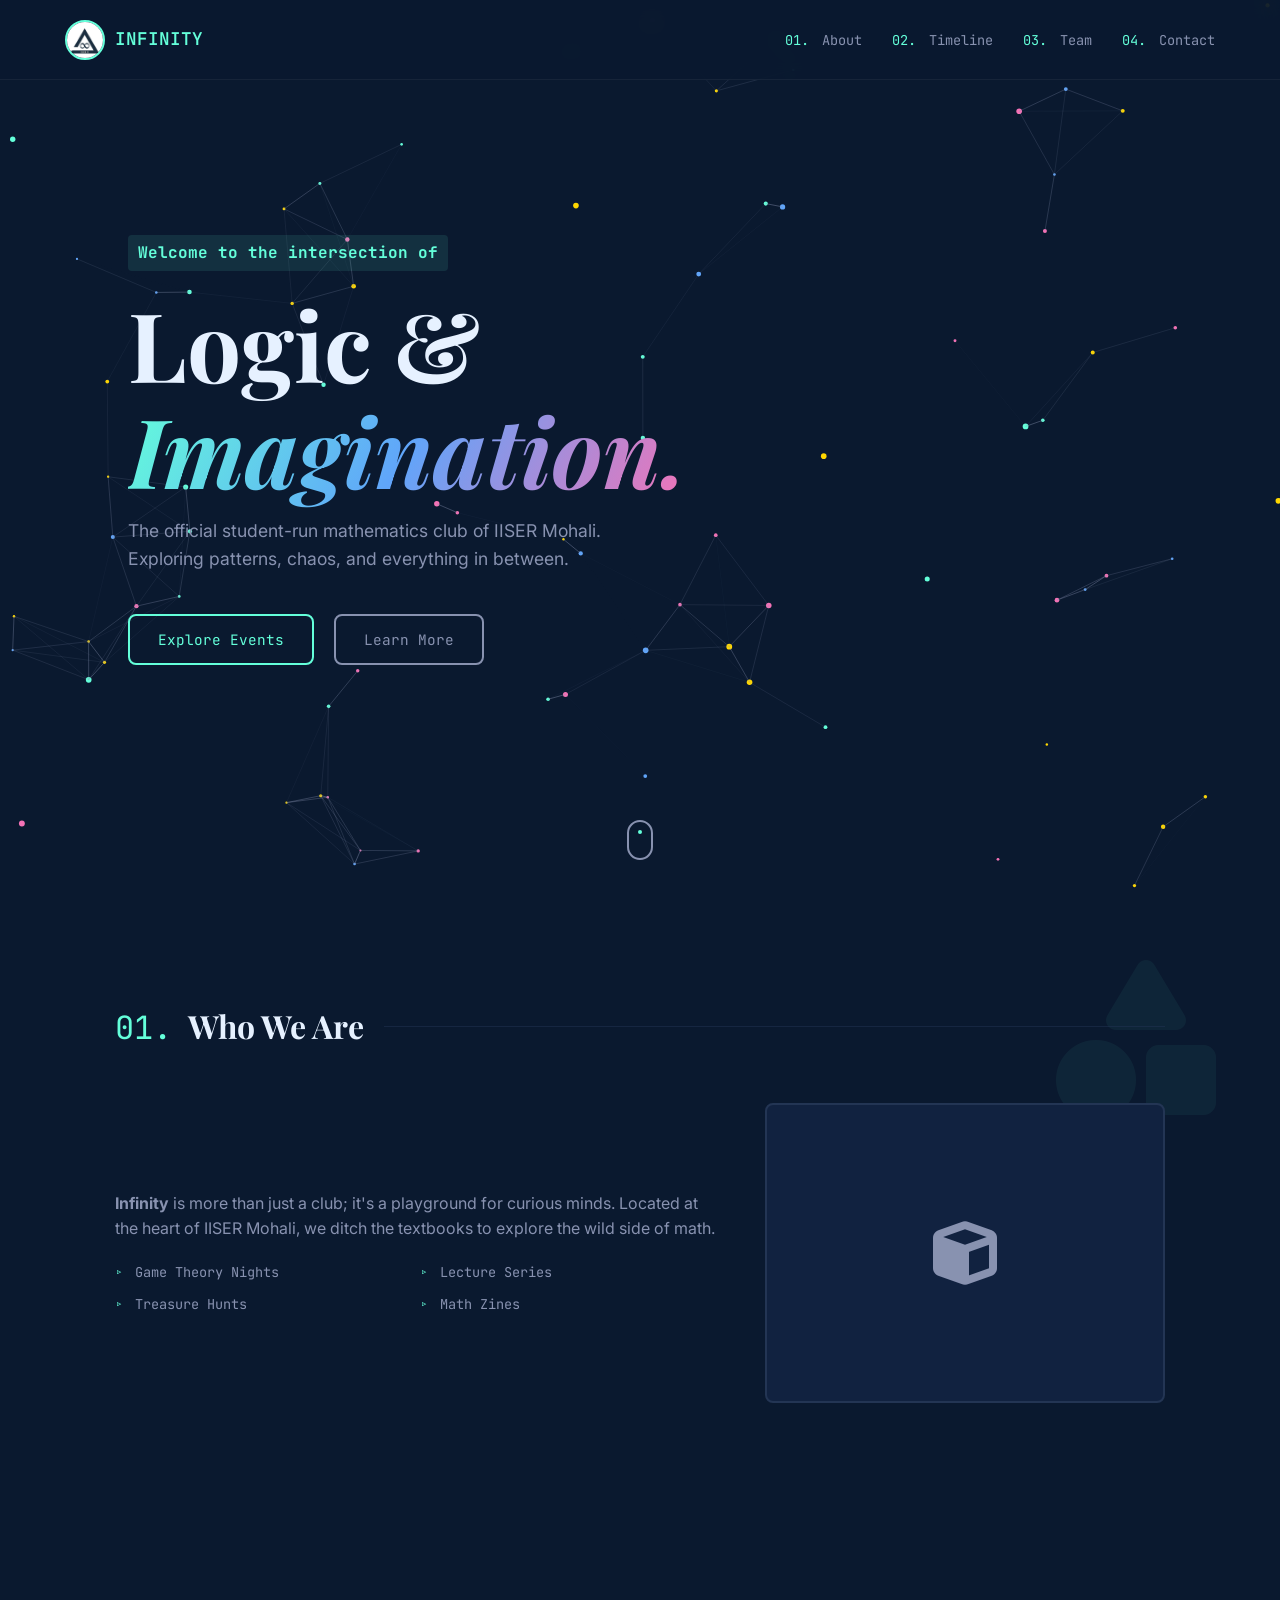
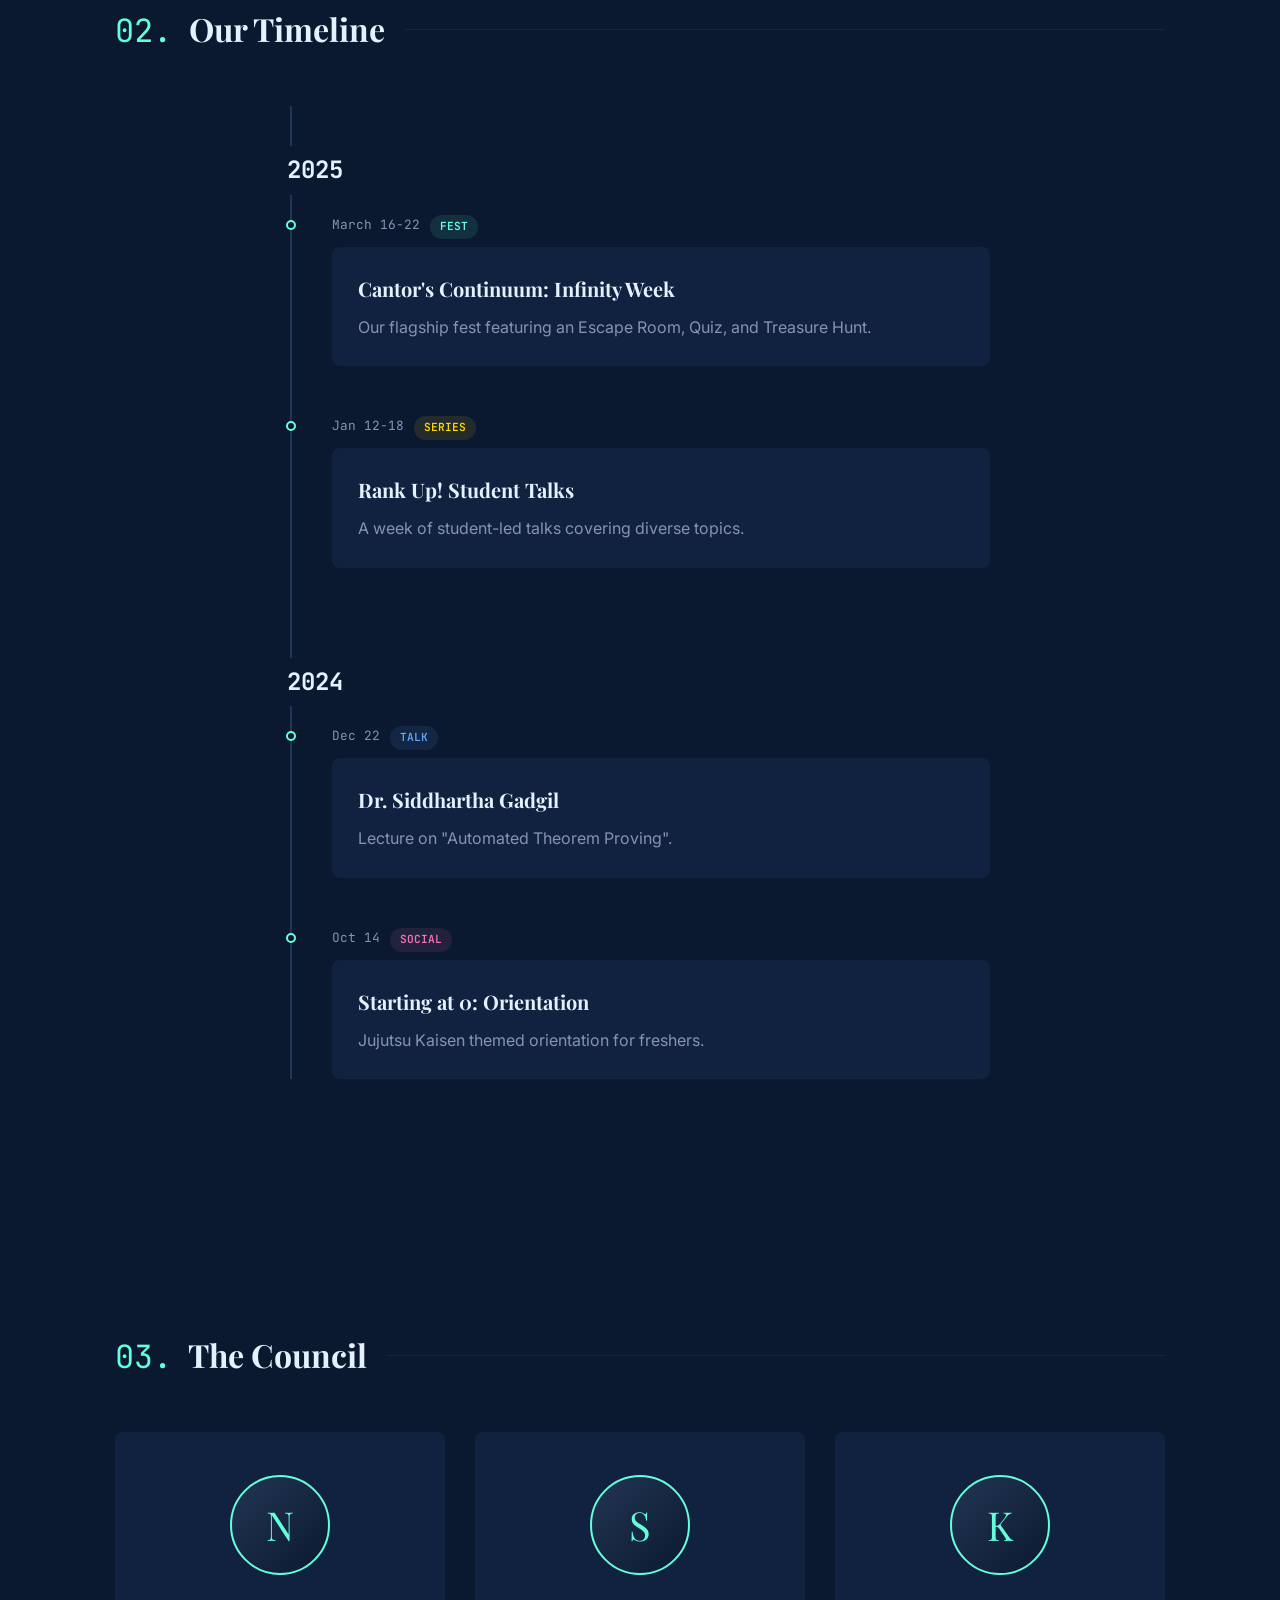
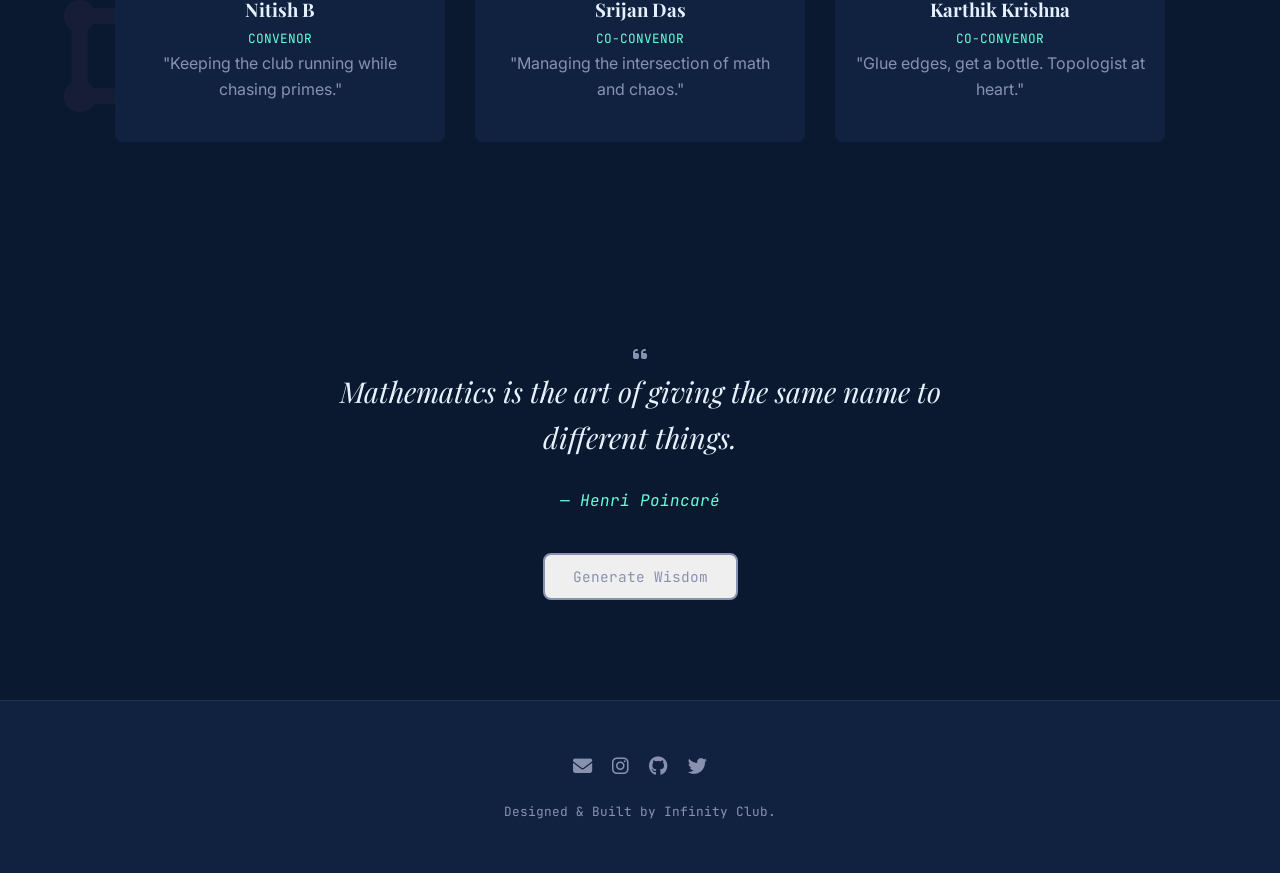
==== index.html @ 52d0320c "Inject Fun: Interactive Particles, Scramble Text Effect, Dynamic Colors, Hover States" ====
<!DOCTYPE html>
<html lang="en">
<head>
    <meta charset="UTF-8">
    <meta name="viewport" content="width=device-width, initial-scale=1.0">
    <meta name="theme-color" content="#0a192f">
    <title>Infinity Club | IISER Mohali</title>
    <meta name="description" content="Official Mathematics Club of IISER Mohali.">
    
    <!-- Open Graph -->
    <meta property="og:title" content="Infinity Club">
    <meta property="og:description" content="Where the finite meets the infinite.">
    <meta property="og:image" content="assets/logo.jpg">

    <!-- Fonts & Icons -->
    <link rel="preconnect" href="https://fonts.googleapis.com">
    <link rel="preconnect" href="https://fonts.gstatic.com" crossorigin>
    <link href="https://fonts.googleapis.com/css2?family=Inter:wght@300;400;600&family=Playfair+Display:ital,wght@0,400;0,700;1,400&family=JetBrains+Mono:wght@400&display=swap" rel="stylesheet">
    <link rel="stylesheet" href="https://cdnjs.cloudflare.com/ajax/libs/font-awesome/6.4.0/css/all.min.css">
    
    <link rel="stylesheet" href="style.css">
</head>
<body>

    <!-- Navigation -->
    <nav class="navbar">
        <div class="nav-container">
            <a href="#home" class="logo">
                <img src="assets/logo.jpg" alt="Infinity Logo" width="40" height="40">
                <span class="logo-text">INFINITY</span>
            </a>
            
            <button class="mobile-toggle" aria-label="Toggle navigation">
                <span class="bar"></span>
                <span class="bar"></span>
                <span class="bar"></span>
            </button>

            <ul class="nav-menu">
                <li><a href="#about" class="nav-link"><span class="nav-num">01.</span> About</a></li>
                <li><a href="#events" class="nav-link"><span class="nav-num">02.</span> Timeline</a></li>
                <li><a href="#team" class="nav-link"><span class="nav-num">03.</span> Team</a></li>
                <li><a href="#contact" class="nav-link"><span class="nav-num">04.</span> Contact</a></li>
            </ul>
        </div>
    </nav>

    <!-- Hero -->
    <header id="home" class="hero-section">
        <canvas id="hero-canvas"></canvas>
        <div class="hero-content reveal">
            <h2 class="hero-subtitle">Welcome to the intersection of</h2>
            <h1 class="hero-title">Logic & <span class="highlight">Imagination.</span></h1>
            <p class="hero-description">
                The official student-run mathematics club of IISER Mohali. 
                Exploring patterns, chaos, and everything in between.
            </p>
            <div class="hero-actions">
                <a href="#events" class="btn btn-primary">Explore Events</a>
                <a href="#about" class="btn btn-outline">Learn More</a>
            </div>
        </div>
        
        <div class="scroll-indicator">
            <span class="mouse">
                <span class="wheel"></span>
            </span>
        </div>
    </header>

    <main>
        <!-- About -->
        <section id="about" class="section">
            <i class="fas fa-shapes bg-shape shape-1"></i>
            <div class="container">
                <div class="section-header reveal">
                    <h2 class="section-heading"><span class="heading-num">01.</span> Who We Are</h2>
                    <div class="heading-line"></div>
                </div>

                <div class="about-grid reveal">
                    <div class="about-text">
                        <p>
                            <strong>Infinity</strong> is more than just a club; it's a playground for curious minds. 
                            Located at the heart of IISER Mohali, we ditch the textbooks to explore the wild side of math.
                        </p>
                        <ul class="tech-list">
                            <li>Game Theory Nights</li>
                            <li>Lecture Series</li>
                            <li>Treasure Hunts</li>
                            <li>Math Zines</li>
                        </ul>
                    </div>
                    <div class="about-visual">
                        <div class="visual-wrapper">
                            <div class="visual-content">
                                <i class="fas fa-cube fa-4x"></i>
                            </div>
                        </div>
                    </div>
                </div>
            </div>
        </section>

        <!-- Events -->
        <section id="events" class="section">
            <div class="container">
                <div class="section-header reveal">
                    <h2 class="section-heading"><span class="heading-num">02.</span> Our Timeline</h2>
                    <div class="heading-line"></div>
                </div>

                <div class="timeline-wrapper reveal">
                    <!-- 2025 -->
                    <div class="timeline-year">2025</div>
                    
                    <div class="event-card">
                        <div class="event-meta">
                            <span class="event-date">March 16-22</span>
                            <span class="event-type type-fest">Fest</span>
                        </div>
                        <div class="event-details">
                            <h3>Cantor's Continuum: Infinity Week</h3>
                            <p>Our flagship fest featuring an Escape Room, Quiz, and Treasure Hunt.</p>
                        </div>
                    </div>

                    <div class="event-card">
                        <div class="event-meta">
                            <span class="event-date">Jan 12-18</span>
                            <span class="event-type type-series">Series</span>
                        </div>
                        <div class="event-details">
                            <h3>Rank Up! Student Talks</h3>
                            <p>A week of student-led talks covering diverse topics.</p>
                        </div>
                    </div>

                    <!-- 2024 -->
                    <div class="timeline-year">2024</div>

                    <div class="event-card">
                        <div class="event-meta">
                            <span class="event-date">Dec 22</span>
                            <span class="event-type type-talk">Talk</span>
                        </div>
                        <div class="event-details">
                            <h3>Dr. Siddhartha Gadgil</h3>
                            <p>Lecture on "Automated Theorem Proving".</p>
                        </div>
                    </div>
                    
                    <div class="event-card">
                        <div class="event-meta">
                            <span class="event-date">Oct 14</span>
                            <span class="event-type type-social">Social</span>
                        </div>
                        <div class="event-details">
                            <h3>Starting at 0: Orientation</h3>
                            <p>Jujutsu Kaisen themed orientation for freshers.</p>
                        </div>
                    </div>
                </div>
            </div>
        </section>

        <!-- Team -->
        <section id="team" class="section">
            <i class="fas fa-draw-polygon bg-shape shape-2"></i>
            <div class="container">
                <div class="section-header reveal">
                    <h2 class="section-heading"><span class="heading-num">03.</span> The Council</h2>
                    <div class="heading-line"></div>
                </div>

                <div class="team-grid reveal">
                    <!-- Member 1 -->
                    <article class="team-card">
                        <div class="member-avatar">N</div>
                        <h3>Nitish B</h3>
                        <span class="member-role">Convenor</span>
                        <p class="member-bio">"Keeping the club running while chasing primes."</p>
                    </article>

                    <!-- Member 2 -->
                    <article class="team-card">
                        <div class="member-avatar">S</div>
                        <h3>Srijan Das</h3>
                        <span class="member-role">Co-Convenor</span>
                        <p class="member-bio">"Managing the intersection of math and chaos."</p>
                    </article>

                    <!-- Member 3 -->
                    <article class="team-card">
                        <div class="member-avatar">K</div>
                        <h3>Karthik Krishna</h3>
                        <span class="member-role">Co-Convenor</span>
                        <p class="member-bio">"Glue edges, get a bottle. Topologist at heart."</p>
                    </article>
                </div>
            </div>
        </section>
        
        <!-- Wisdom -->
        <section id="wisdom" class="section highlight-section reveal">
            <div class="container">
                <div class="quote-container">
                    <i class="fas fa-quote-left quote-icon"></i>
                    <blockquote id="quote-display">
                        Mathematics is the art of giving the same name to different things.
                    </blockquote>
                    <cite id="quote-author">— Henri Poincaré</cite>
                    <button id="new-quote-btn" class="btn btn-outline">Generate Wisdom</button>
                </div>
            </div>
        </section>
    </main>

    <!-- Footer -->
    <footer id="contact" class="footer">
        <div class="container footer-content">
            <div class="social-links">
                <a href="mailto:infinityclub@iisermohali.ac.in"><i class="fas fa-envelope"></i></a>
                <a href="https://www.instagram.com/infinityclubiisermohali/" target="_blank"><i class="fab fa-instagram"></i></a>
                <a href="https://github.com/infinityclub-iisermohali" target="_blank"><i class="fab fa-github"></i></a>
                <a href="https://x.com/Infinity_iiserm" target="_blank"><i class="fab fa-twitter"></i></a>
            </div>
            <p class="copyright">Designed & Built by Infinity Club.</p>
        </div>
    </footer>

    <script src="script.js"></script>
</body>
</html>
---- style.css ----
:root {
    /* Palette - Fun & Professional */
    --navy: #0a192f;
    --light-navy: #112240;
    --lightest-navy: #233554;
    --slate: #8892b0;
    --white: #e6f1ff;
    
    /* The "Fun" Colors */
    --teal: #64ffda;
    --pink: #f472b6;
    --yellow: #ffd700;
    --blue: #60a5fa;
    
    /* Typography */
    --font-serif: 'Playfair Display', serif;
    --font-sans: 'Inter', sans-serif;
    --font-mono: 'JetBrains Mono', monospace;
    
    --transition: all 0.25s cubic-bezier(0.645, 0.045, 0.355, 1);
    --radius: 8px;
}

/* Base Setup */
*, *::before, *::after { box-sizing: border-box; margin: 0; padding: 0; }
html { scroll-behavior: smooth; }
body {
    background-color: var(--navy);
    color: var(--slate);
    font-family: var(--font-sans);
    line-height: 1.6;
    overflow-x: hidden;
}

/* Typography */
h1, h2, h3 { color: var(--white); font-family: var(--font-serif); font-weight: 700; }
a { text-decoration: none; color: inherit; transition: var(--transition); }
ul { list-style: none; }

/* Buttons with "Pop" */
.btn {
    display: inline-block;
    padding: 12px 28px;
    border-radius: var(--radius);
    font-family: var(--font-mono);
    font-size: 0.9rem;
    cursor: pointer;
    transition: var(--transition);
    border: 2px solid transparent;
    position: relative;
    overflow: hidden;
    z-index: 1;
}

.btn-primary {
    border-color: var(--teal);
    color: var(--teal);
    background: transparent;
}

.btn-primary::before {
    content: '';
    position: absolute;
    top: 0; left: 0; width: 0%; height: 100%;
    background: var(--teal);
    z-index: -1;
    transition: var(--transition);
}

.btn-primary:hover { color: var(--navy); }
.btn-primary:hover::before { width: 100%; }

.btn-outline {
    border-color: var(--slate);
    color: var(--slate);
}

.btn-outline:hover {
    border-color: var(--pink);
    color: var(--pink);
    transform: translateY(-3px);
    box-shadow: 0 4px 15px rgba(244, 114, 182, 0.2);
}

/* Navigation */
.navbar {
    position: fixed; top: 0; width: 100%; z-index: 1000;
    background: rgba(10, 25, 47, 0.85);
    backdrop-filter: blur(10px);
    height: 80px; display: flex; align-items: center;
    border-bottom: 1px solid rgba(255,255,255,0.05);
    transition: transform 0.3s ease;
}
.navbar.hidden { transform: translateY(-100%); }

.nav-container {
    display: flex; justify-content: space-between; align-items: center;
    width: 100%; max-width: 1200px; margin: 0 auto; padding: 0 25px;
}

.logo { display: flex; align-items: center; gap: 10px; }
.logo img { border-radius: 50%; border: 2px solid var(--teal); transition: transform 0.5s ease; }
.logo:hover img { transform: rotate(360deg); } /* Fun spin */

.logo-text {
    font-family: var(--font-mono); color: var(--teal);
    font-weight: 600; font-size: 1.1rem;
}

.nav-menu { display: flex; gap: 30px; }
.nav-link { font-family: var(--font-mono); font-size: 0.85rem; color: var(--slate); }
.nav-link:hover { color: var(--teal); }
.nav-num { color: var(--teal); margin-right: 5px; }

.mobile-toggle { display: none; background: transparent; border: none; cursor: pointer; }
.bar { display: block; width: 25px; height: 3px; background: var(--teal); margin: 5px 0; }

/* Hero Section */
.hero-section {
    min-height: 100vh;
    display: flex; flex-direction: column; justify-content: center;
    padding: 0 10%; position: relative; overflow: hidden;
}

#hero-canvas { position: absolute; top: 0; left: 0; width: 100%; height: 100%; z-index: 0; }

.hero-content { position: relative; z-index: 2; max-width: 800px; pointer-events: none; }
.hero-content > * { pointer-events: auto; }

.hero-subtitle {
    font-family: var(--font-mono); color: var(--teal);
    font-size: 1rem; margin-bottom: 20px;
    display: inline-block;
    background: rgba(100, 255, 218, 0.1);
    padding: 5px 10px; border-radius: 4px;
}

.hero-title {
    font-size: clamp(3rem, 8vw, 6rem);
    line-height: 1.1; color: var(--white);
    margin-bottom: 15px;
}

.highlight {
    background: linear-gradient(120deg, var(--teal), var(--blue), var(--pink));
    -webkit-background-clip: text;
    -webkit-text-fill-color: transparent;
    font-style: italic;
}

.hero-description { font-size: 1.1rem; max-width: 540px; margin-bottom: 40px; }
.hero-actions { display: flex; gap: 20px; }

/* Scroll Indicator */
.scroll-indicator {
    position: absolute; bottom: 40px; left: 50%;
    transform: translateX(-50%); z-index: 2;
    animation: bounce 2s infinite;
}
@keyframes bounce {
    0%, 20%, 50%, 80%, 100% {transform: translateX(-50%) translateY(0);}
    40% {transform: translateX(-50%) translateY(-10px);}
    60% {transform: translateX(-50%) translateY(-5px);}
}
.mouse {
    width: 26px; height: 40px; border: 2px solid var(--slate);
    border-radius: 20px; display: block; position: relative;
}
.wheel {
    width: 4px; height: 4px; background: var(--teal);
    position: absolute; top: 8px; left: 50%; transform: translateX(-50%);
    border-radius: 50%; animation: scroll 1.5s infinite;
}
@keyframes scroll {
    0% { opacity: 1; top: 8px; }
    100% { opacity: 0; top: 24px; }
}

/* Sections */
.section { padding: 100px 0; position: relative; }
.container { max-width: 1100px; margin: 0 auto; padding: 0 25px; position: relative; z-index: 2; }

/* Floating Background Shapes (CSS Only) */
.bg-shape {
    position: absolute; z-index: 0; opacity: 0.05;
    pointer-events: none;
}
.shape-1 { top: 10%; right: 5%; color: var(--teal); font-size: 10rem; animation: float 10s ease-in-out infinite; }
.shape-2 { bottom: 20%; left: 5%; color: var(--pink); font-size: 8rem; animation: float 14s ease-in-out infinite reverse; }

@keyframes float {
    0%, 100% { transform: translateY(0) rotate(0deg); }
    50% { transform: translateY(-30px) rotate(10deg); }
}

.section-header { display: flex; align-items: center; margin-bottom: 50px; }
.section-heading {
    font-size: clamp(1.5rem, 3vw, 2rem); color: var(--white);
    margin-right: 20px; white-space: nowrap;
}
.heading-num { font-family: var(--font-mono); color: var(--teal); margin-right: 10px; font-weight: 400; }
.heading-line { width: 100%; height: 1px; background: var(--lightest-navy); opacity: 0.5; }

/* About */
.about-grid { display: grid; grid-template-columns: 3fr 2fr; gap: 50px; align-items: center; }
.tech-list {
    display: grid; grid-template-columns: repeat(2, minmax(140px, 1fr));
    gap: 10px; margin-top: 20px;
}
.tech-list li {
    font-family: var(--font-mono); font-size: 0.85rem;
    padding-left: 20px; position: relative;
}
.tech-list li::before { content: '▹'; position: absolute; left: 0; color: var(--teal); }

.visual-content {
    height: 300px; background: var(--light-navy);
    border-radius: var(--radius); display: flex; justify-content: center; align-items: center;
    position: relative; transition: var(--transition);
    border: 2px solid var(--lightest-navy);
}
.visual-content:hover { transform: translateY(-10px); border-color: var(--pink); }
.visual-content i { color: var(--slate); transition: var(--transition); }
.visual-content:hover i { color: var(--pink); transform: scale(1.1); }

/* Timeline */
.timeline-wrapper {
    max-width: 700px; margin: 0 auto;
    border-left: 2px solid var(--lightest-navy); padding-left: 40px;
}
.timeline-year {
    font-family: var(--font-mono); color: var(--white); font-weight: 700;
    font-size: 1.5rem; margin: 40px 0 20px -55px;
    background: var(--navy); display: inline-block; padding: 5px 10px;
}

.event-card { position: relative; margin-bottom: 50px; }
.event-card::before {
    content: ''; position: absolute; left: -46px; top: 5px;
    width: 10px; height: 10px; border-radius: 50%;
    background: var(--navy); border: 2px solid var(--teal);
    transition: var(--transition);
}
.event-card:hover::before { background: var(--teal); transform: scale(1.5); }

.event-meta { font-family: var(--font-mono); font-size: 0.8rem; margin-bottom: 8px; display: flex; gap: 10px; }
.event-type {
    padding: 3px 10px; border-radius: 12px; font-size: 0.7rem; font-weight: 600; text-transform: uppercase;
}
.type-fest { background: rgba(100, 255, 218, 0.1); color: var(--teal); }
.type-talk { background: rgba(96, 165, 250, 0.1); color: var(--blue); }
.type-social { background: rgba(244, 114, 182, 0.1); color: var(--pink); }
.type-series { background: rgba(255, 215, 0, 0.1); color: var(--yellow); }

.event-details {
    padding: 25px; background: var(--light-navy); border-radius: var(--radius);
    transition: var(--transition); border: 1px solid transparent;
}
.event-details:hover { transform: translateY(-5px); border-color: var(--teal); }
.event-details h3 { font-size: 1.25rem; margin-bottom: 10px; color: var(--white); }

/* Team */
.team-grid { display: grid; grid-template-columns: repeat(auto-fill, minmax(250px, 1fr)); gap: 30px; }
.team-card {
    background: var(--light-navy); padding: 40px 20px; border-radius: var(--radius);
    text-align: center; transition: var(--transition); border-top: 3px solid transparent;
}
.team-card:hover { transform: translateY(-10px); border-top-color: var(--pink); box-shadow: 0 15px 30px -15px rgba(2, 12, 27, 0.7); }

.member-avatar {
    width: 100px; height: 100px; margin: 0 auto 20px;
    border-radius: 50%;
    background: linear-gradient(135deg, var(--lightest-navy), var(--navy));
    display: flex; justify-content: center; align-items: center;
    font-family: var(--font-serif); font-size: 2.5rem; color: var(--teal);
    border: 2px solid var(--teal); position: relative; overflow: hidden;
}

/* Fun Avatar Hover Effect */
.team-card:hover .member-avatar { border-color: var(--pink); color: var(--pink); }
.team-card:nth-child(2):hover .member-avatar { border-color: var(--blue); color: var(--blue); }
.team-card:nth-child(3):hover .member-avatar { border-color: var(--yellow); color: var(--yellow); }

.member-role { color: var(--teal); font-family: var(--font-mono); font-size: 0.8rem; margin-bottom: 10px; text-transform: uppercase; }

/* Quote Section */
.quote-container { text-align: center; max-width: 700px; margin: 0 auto; }
blockquote {
    font-family: var(--font-serif); font-size: 1.8rem; font-style: italic;
    color: var(--white); margin-bottom: 20px; min-height: 100px;
}
cite { font-family: var(--font-mono); color: var(--teal); margin-bottom: 40px; display: block; }

/* Footer */
.footer { background: var(--light-navy); padding: 50px 0; text-align: center; border-top: 1px solid var(--lightest-navy); }
.social-links { display: flex; justify-content: center; gap: 20px; margin-bottom: 20px; }
.social-links a { font-size: 1.2rem; transition: var(--transition); color: var(--slate); }
.social-links a:hover { color: var(--teal); transform: translateY(-5px) scale(1.1); }
.copyright { font-family: var(--font-mono); font-size: 0.8rem; }

/* Scroll Reveal Classes */
.reveal { opacity: 0; transform: translateY(30px); transition: all 0.6s cubic-bezier(0.5, 0, 0, 1); }
.reveal.active { opacity: 1; transform: translateY(0); }

/* Mobile */
@media (max-width: 768px) {
    .nav-menu {
        position: fixed; top: 0; right: 0; height: 100vh; width: 75vw;
        background: var(--light-navy); flex-direction: column; justify-content: center;
        transform: translateX(100%); transition: var(--transition);
        box-shadow: -10px 0 30px rgba(0,0,0,0.5);
    }
    .nav-menu.active { transform: translateX(0); }
    .mobile-toggle { display: block; z-index: 1001; }
    .about-grid { grid-template-columns: 1fr; }
    .hero-section { text-align: center; align-items: center; }
    .hero-actions { justify-content: center; }
}
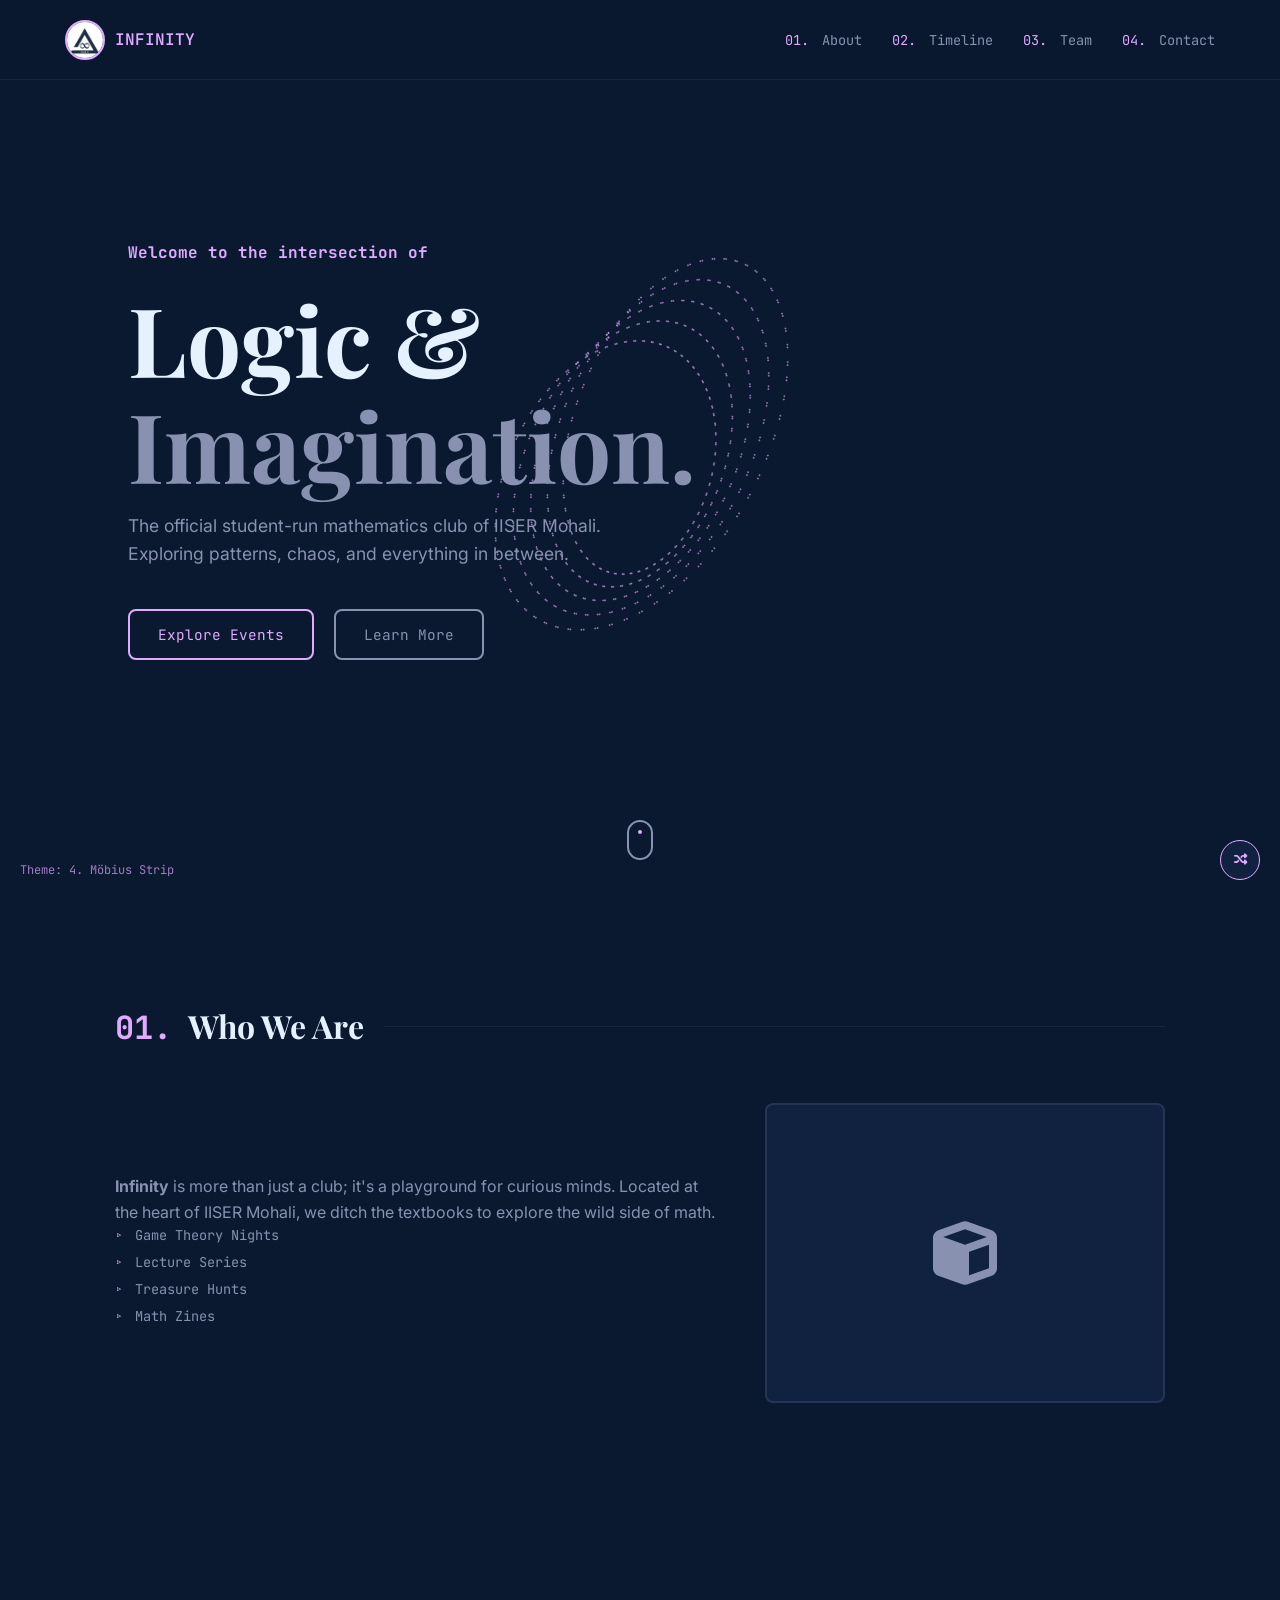
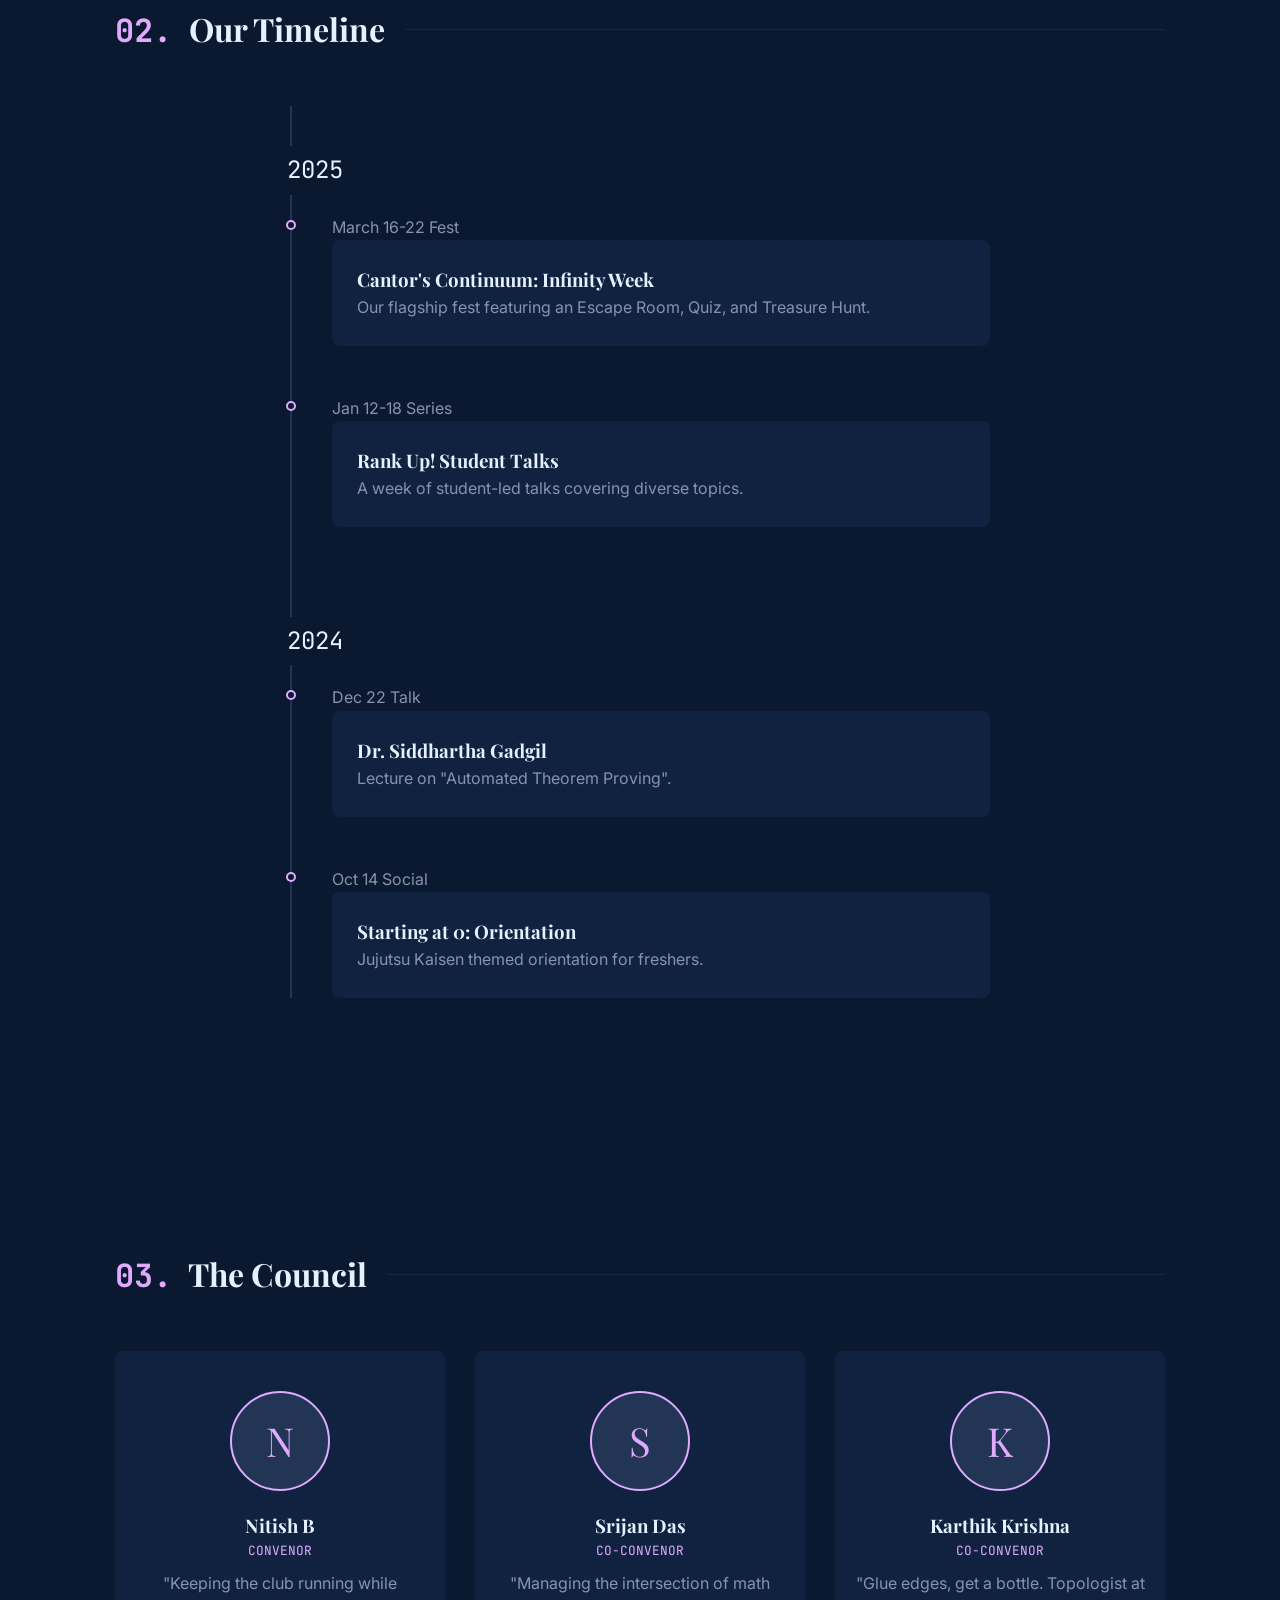
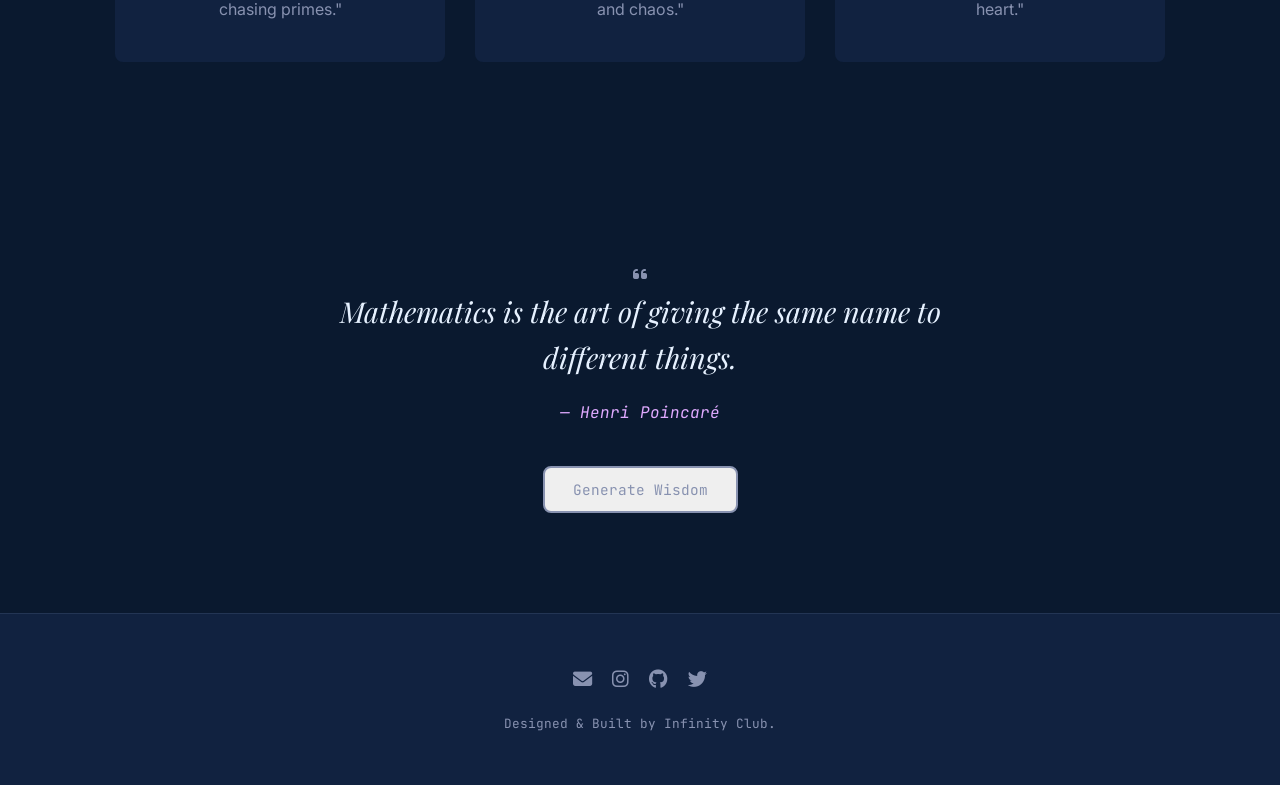
==== commit 34840e67: "15 Variations: Added Theme Engine with 15 Unique Interactive Backgrounds" ====
--- a/index.html
+++ b/index.html
@@ -9,10 +9,9 @@
     
     <!-- Open Graph -->
     <meta property="og:title" content="Infinity Club">
-    <meta property="og:description" content="Where the finite meets the infinite.">
     <meta property="og:image" content="assets/logo.jpg">
 
-    <!-- Fonts & Icons -->
+    <!-- Fonts -->
     <link rel="preconnect" href="https://fonts.googleapis.com">
     <link rel="preconnect" href="https://fonts.gstatic.com" crossorigin>
     <link href="https://fonts.googleapis.com/css2?family=Inter:wght@300;400;600&family=Playfair+Display:ital,wght@0,400;0,700;1,400&family=JetBrains+Mono:wght@400&display=swap" rel="stylesheet">
@@ -21,6 +20,13 @@
     <link rel="stylesheet" href="style.css">
 </head>
 <body>
+
+    <!-- Background Canvas -->
+    <canvas id="bg-canvas"></canvas>
+    
+    <!-- Theme Name Indicator -->
+    <div id="theme-indicator">Theme: <span id="theme-name">Loading...</span></div>
+    <button id="theme-switcher" title="Next Variation"><i class="fas fa-random"></i></button>
 
     <!-- Navigation -->
     <nav class="navbar">
@@ -47,7 +53,6 @@
 
     <!-- Hero -->
     <header id="home" class="hero-section">
-        <canvas id="hero-canvas"></canvas>
         <div class="hero-content reveal">
             <h2 class="hero-subtitle">Welcome to the intersection of</h2>
             <h1 class="hero-title">Logic & <span class="highlight">Imagination.</span></h1>
@@ -71,7 +76,6 @@
     <main>
         <!-- About -->
         <section id="about" class="section">
-            <i class="fas fa-shapes bg-shape shape-1"></i>
             <div class="container">
                 <div class="section-header reveal">
                     <h2 class="section-heading"><span class="heading-num">01.</span> Who We Are</h2>
@@ -166,7 +170,6 @@
 
         <!-- Team -->
         <section id="team" class="section">
-            <i class="fas fa-draw-polygon bg-shape shape-2"></i>
             <div class="container">
                 <div class="section-header reveal">
                     <h2 class="section-heading"><span class="heading-num">03.</span> The Council</h2>
--- a/style.css
+++ b/style.css
@@ -1,16 +1,14 @@
 :root {
-    /* Palette - Fun & Professional */
+    /* Base Palette */
     --navy: #0a192f;
     --light-navy: #112240;
     --lightest-navy: #233554;
     --slate: #8892b0;
     --white: #e6f1ff;
     
-    /* The "Fun" Colors */
-    --teal: #64ffda;
-    --pink: #f472b6;
-    --yellow: #ffd700;
-    --blue: #60a5fa;
+    /* Accents - Will be overridden by themes in JS if needed */
+    --accent: #64ffda;
+    --accent-rgb: 100, 255, 218;
     
     /* Typography */
     --font-serif: 'Playfair Display', serif;
@@ -30,63 +28,67 @@
     font-family: var(--font-sans);
     line-height: 1.6;
     overflow-x: hidden;
+    transition: background-color 0.5s ease;
 }
+
+/* Background Canvas */
+#bg-canvas {
+    position: fixed;
+    top: 0; left: 0;
+    width: 100%; height: 100%;
+    z-index: -1; /* Behind everything */
+}
+
+/* Theme Indicator & Switcher */
+#theme-indicator {
+    position: fixed;
+    bottom: 20px; left: 20px;
+    font-family: var(--font-mono);
+    font-size: 0.75rem;
+    color: var(--accent);
+    opacity: 0.7;
+    z-index: 100;
+    pointer-events: none;
+}
+
+#theme-switcher {
+    position: fixed;
+    bottom: 20px; right: 20px;
+    width: 40px; height: 40px;
+    border-radius: 50%;
+    background: var(--light-navy);
+    border: 1px solid var(--accent);
+    color: var(--accent);
+    display: flex; justify-content: center; align-items: center;
+    cursor: pointer;
+    z-index: 1001;
+    transition: var(--transition);
+}
+#theme-switcher:hover { transform: rotate(180deg); background: var(--lightest-navy); }
 
 /* Typography */
 h1, h2, h3 { color: var(--white); font-family: var(--font-serif); font-weight: 700; }
 a { text-decoration: none; color: inherit; transition: var(--transition); }
 ul { list-style: none; }
 
-/* Buttons with "Pop" */
+/* Buttons */
 .btn {
-    display: inline-block;
-    padding: 12px 28px;
-    border-radius: var(--radius);
-    font-family: var(--font-mono);
-    font-size: 0.9rem;
-    cursor: pointer;
-    transition: var(--transition);
-    border: 2px solid transparent;
-    position: relative;
-    overflow: hidden;
-    z-index: 1;
+    display: inline-block; padding: 12px 28px; border-radius: var(--radius);
+    font-family: var(--font-mono); font-size: 0.9rem; cursor: pointer;
+    transition: var(--transition); border: 2px solid transparent;
+    position: relative; overflow: hidden; z-index: 1;
 }
 
-.btn-primary {
-    border-color: var(--teal);
-    color: var(--teal);
-    background: transparent;
-}
+.btn-primary { border-color: var(--accent); color: var(--accent); background: transparent; }
+.btn-primary:hover { background: rgba(var(--accent-rgb), 0.1); }
 
-.btn-primary::before {
-    content: '';
-    position: absolute;
-    top: 0; left: 0; width: 0%; height: 100%;
-    background: var(--teal);
-    z-index: -1;
-    transition: var(--transition);
-}
-
-.btn-primary:hover { color: var(--navy); }
-.btn-primary:hover::before { width: 100%; }
-
-.btn-outline {
-    border-color: var(--slate);
-    color: var(--slate);
-}
-
-.btn-outline:hover {
-    border-color: var(--pink);
-    color: var(--pink);
-    transform: translateY(-3px);
-    box-shadow: 0 4px 15px rgba(244, 114, 182, 0.2);
-}
+.btn-outline { border-color: var(--slate); color: var(--slate); }
+.btn-outline:hover { border-color: var(--accent); color: var(--accent); transform: translateY(-3px); }
 
 /* Navigation */
 .navbar {
     position: fixed; top: 0; width: 100%; z-index: 1000;
-    background: rgba(10, 25, 47, 0.85);
-    backdrop-filter: blur(10px);
+    background: rgba(10, 25, 47, 0.85); backdrop-filter: blur(10px);
     height: 80px; display: flex; align-items: center;
     border-bottom: 1px solid rgba(255,255,255,0.05);
     transition: transform 0.3s ease;
@@ -99,55 +101,27 @@
 }
 
 .logo { display: flex; align-items: center; gap: 10px; }
-.logo img { border-radius: 50%; border: 2px solid var(--teal); transition: transform 0.5s ease; }
-.logo:hover img { transform: rotate(360deg); } /* Fun spin */
-
-.logo-text {
-    font-family: var(--font-mono); color: var(--teal);
-    font-weight: 600; font-size: 1.1rem;
-}
+.logo img { border-radius: 50%; border: 2px solid var(--accent); }
+.logo-text { font-family: var(--font-mono); color: var(--accent); font-weight: 600; }
 
 .nav-menu { display: flex; gap: 30px; }
 .nav-link { font-family: var(--font-mono); font-size: 0.85rem; color: var(--slate); }
-.nav-link:hover { color: var(--teal); }
-.nav-num { color: var(--teal); margin-right: 5px; }
+.nav-link:hover { color: var(--accent); }
+.nav-num { color: var(--accent); margin-right: 5px; }
 
 .mobile-toggle { display: none; background: transparent; border: none; cursor: pointer; }
-.bar { display: block; width: 25px; height: 3px; background: var(--teal); margin: 5px 0; }
+.bar { display: block; width: 25px; height: 3px; background: var(--accent); margin: 5px 0; }
 
 /* Hero Section */
 .hero-section {
-    min-height: 100vh;
-    display: flex; flex-direction: column; justify-content: center;
+    min-height: 100vh; display: flex; flex-direction: column; justify-content: center;
     padding: 0 10%; position: relative; overflow: hidden;
 }
 
-#hero-canvas { position: absolute; top: 0; left: 0; width: 100%; height: 100%; z-index: 0; }
-
-.hero-content { position: relative; z-index: 2; max-width: 800px; pointer-events: none; }
-.hero-content > * { pointer-events: auto; }
-
-.hero-subtitle {
-    font-family: var(--font-mono); color: var(--teal);
-    font-size: 1rem; margin-bottom: 20px;
-    display: inline-block;
-    background: rgba(100, 255, 218, 0.1);
-    padding: 5px 10px; border-radius: 4px;
-}
-
-.hero-title {
-    font-size: clamp(3rem, 8vw, 6rem);
-    line-height: 1.1; color: var(--white);
-    margin-bottom: 15px;
-}
-
-.highlight {
-    background: linear-gradient(120deg, var(--teal), var(--blue), var(--pink));
-    -webkit-background-clip: text;
-    -webkit-text-fill-color: transparent;
-    font-style: italic;
-}
-
+.hero-content { position: relative; z-index: 2; max-width: 800px; }
+.hero-subtitle { font-family: var(--font-mono); color: var(--accent); font-size: 1rem; margin-bottom: 20px; }
+.hero-title { font-size: clamp(3rem, 8vw, 6rem); line-height: 1.1; color: var(--white); margin-bottom: 15px; }
+.highlight { color: var(--slate); }
 .hero-description { font-size: 1.1rem; max-width: 540px; margin-bottom: 40px; }
 .hero-actions { display: flex; gap: 20px; }
 
@@ -157,162 +131,61 @@
     transform: translateX(-50%); z-index: 2;
     animation: bounce 2s infinite;
 }
-@keyframes bounce {
-    0%, 20%, 50%, 80%, 100% {transform: translateX(-50%) translateY(0);}
-    40% {transform: translateX(-50%) translateY(-10px);}
-    60% {transform: translateX(-50%) translateY(-5px);}
-}
-.mouse {
-    width: 26px; height: 40px; border: 2px solid var(--slate);
-    border-radius: 20px; display: block; position: relative;
-}
-.wheel {
-    width: 4px; height: 4px; background: var(--teal);
-    position: absolute; top: 8px; left: 50%; transform: translateX(-50%);
-    border-radius: 50%; animation: scroll 1.5s infinite;
-}
-@keyframes scroll {
-    0% { opacity: 1; top: 8px; }
-    100% { opacity: 0; top: 24px; }
-}
+.mouse { width: 26px; height: 40px; border: 2px solid var(--slate); border-radius: 20px; display: block; position: relative; }
+.wheel { width: 4px; height: 4px; background: var(--accent); position: absolute; top: 8px; left: 50%; transform: translateX(-50%); border-radius: 50%; }
+@keyframes bounce { 0%, 100% {transform: translate(-50%, 0);} 50% {transform: translate(-50%, 10px);} }
 
 /* Sections */
 .section { padding: 100px 0; position: relative; }
 .container { max-width: 1100px; margin: 0 auto; padding: 0 25px; position: relative; z-index: 2; }
 
-/* Floating Background Shapes (CSS Only) */
-.bg-shape {
-    position: absolute; z-index: 0; opacity: 0.05;
-    pointer-events: none;
-}
-.shape-1 { top: 10%; right: 5%; color: var(--teal); font-size: 10rem; animation: float 10s ease-in-out infinite; }
-.shape-2 { bottom: 20%; left: 5%; color: var(--pink); font-size: 8rem; animation: float 14s ease-in-out infinite reverse; }
-
-@keyframes float {
-    0%, 100% { transform: translateY(0) rotate(0deg); }
-    50% { transform: translateY(-30px) rotate(10deg); }
-}
-
 .section-header { display: flex; align-items: center; margin-bottom: 50px; }
-.section-heading {
-    font-size: clamp(1.5rem, 3vw, 2rem); color: var(--white);
-    margin-right: 20px; white-space: nowrap;
-}
-.heading-num { font-family: var(--font-mono); color: var(--teal); margin-right: 10px; font-weight: 400; }
+.section-heading { font-size: clamp(1.5rem, 3vw, 2rem); color: var(--white); margin-right: 20px; white-space: nowrap; }
+.heading-num { font-family: var(--font-mono); color: var(--accent); margin-right: 10px; }
 .heading-line { width: 100%; height: 1px; background: var(--lightest-navy); opacity: 0.5; }
 
 /* About */
 .about-grid { display: grid; grid-template-columns: 3fr 2fr; gap: 50px; align-items: center; }
-.tech-list {
-    display: grid; grid-template-columns: repeat(2, minmax(140px, 1fr));
-    gap: 10px; margin-top: 20px;
-}
-.tech-list li {
-    font-family: var(--font-mono); font-size: 0.85rem;
-    padding-left: 20px; position: relative;
-}
-.tech-list li::before { content: '▹'; position: absolute; left: 0; color: var(--teal); }
-
-.visual-content {
-    height: 300px; background: var(--light-navy);
-    border-radius: var(--radius); display: flex; justify-content: center; align-items: center;
-    position: relative; transition: var(--transition);
-    border: 2px solid var(--lightest-navy);
-}
-.visual-content:hover { transform: translateY(-10px); border-color: var(--pink); }
-.visual-content i { color: var(--slate); transition: var(--transition); }
-.visual-content:hover i { color: var(--pink); transform: scale(1.1); }
+.tech-list li { font-family: var(--font-mono); font-size: 0.85rem; padding-left: 20px; position: relative; margin-bottom: 5px; }
+.tech-list li::before { content: '▹'; position: absolute; left: 0; color: var(--accent); }
+.visual-content { height: 300px; background: var(--light-navy); border-radius: var(--radius); display: flex; justify-content: center; align-items: center; border: 2px solid var(--lightest-navy); }
+.visual-content i { color: var(--slate); }
 
 /* Timeline */
-.timeline-wrapper {
-    max-width: 700px; margin: 0 auto;
-    border-left: 2px solid var(--lightest-navy); padding-left: 40px;
-}
-.timeline-year {
-    font-family: var(--font-mono); color: var(--white); font-weight: 700;
-    font-size: 1.5rem; margin: 40px 0 20px -55px;
-    background: var(--navy); display: inline-block; padding: 5px 10px;
-}
-
+.timeline-wrapper { max-width: 700px; margin: 0 auto; border-left: 2px solid var(--lightest-navy); padding-left: 40px; }
+.timeline-year { font-family: var(--font-mono); color: var(--white); font-size: 1.5rem; margin: 40px 0 20px -55px; background: var(--navy); display: inline-block; padding: 5px 10px; }
 .event-card { position: relative; margin-bottom: 50px; }
-.event-card::before {
-    content: ''; position: absolute; left: -46px; top: 5px;
-    width: 10px; height: 10px; border-radius: 50%;
-    background: var(--navy); border: 2px solid var(--teal);
-    transition: var(--transition);
-}
-.event-card:hover::before { background: var(--teal); transform: scale(1.5); }
-
-.event-meta { font-family: var(--font-mono); font-size: 0.8rem; margin-bottom: 8px; display: flex; gap: 10px; }
-.event-type {
-    padding: 3px 10px; border-radius: 12px; font-size: 0.7rem; font-weight: 600; text-transform: uppercase;
-}
-.type-fest { background: rgba(100, 255, 218, 0.1); color: var(--teal); }
-.type-talk { background: rgba(96, 165, 250, 0.1); color: var(--blue); }
-.type-social { background: rgba(244, 114, 182, 0.1); color: var(--pink); }
-.type-series { background: rgba(255, 215, 0, 0.1); color: var(--yellow); }
-
-.event-details {
-    padding: 25px; background: var(--light-navy); border-radius: var(--radius);
-    transition: var(--transition); border: 1px solid transparent;
-}
-.event-details:hover { transform: translateY(-5px); border-color: var(--teal); }
-.event-details h3 { font-size: 1.25rem; margin-bottom: 10px; color: var(--white); }
+.event-card::before { content: ''; position: absolute; left: -46px; top: 5px; width: 10px; height: 10px; border-radius: 50%; background: var(--navy); border: 2px solid var(--accent); transition: var(--transition); }
+.event-card:hover::before { background: var(--accent); }
+.event-details { padding: 25px; background: var(--light-navy); border-radius: var(--radius); transition: var(--transition); }
+.event-details:hover { transform: translateY(-5px); }
 
 /* Team */
 .team-grid { display: grid; grid-template-columns: repeat(auto-fill, minmax(250px, 1fr)); gap: 30px; }
-.team-card {
-    background: var(--light-navy); padding: 40px 20px; border-radius: var(--radius);
-    text-align: center; transition: var(--transition); border-top: 3px solid transparent;
-}
-.team-card:hover { transform: translateY(-10px); border-top-color: var(--pink); box-shadow: 0 15px 30px -15px rgba(2, 12, 27, 0.7); }
+.team-card { background: var(--light-navy); padding: 40px 20px; border-radius: var(--radius); text-align: center; transition: var(--transition); }
+.team-card:hover { transform: translateY(-10px); }
+.member-avatar { width: 100px; height: 100px; margin: 0 auto 20px; border-radius: 50%; background: var(--lightest-navy); display: flex; justify-content: center; align-items: center; font-family: var(--font-serif); font-size: 2.5rem; color: var(--accent); border: 2px solid var(--accent); }
+.member-role { color: var(--accent); font-family: var(--font-mono); font-size: 0.8rem; text-transform: uppercase; display: block; margin-bottom: 10px; }
 
-.member-avatar {
-    width: 100px; height: 100px; margin: 0 auto 20px;
-    border-radius: 50%;
-    background: linear-gradient(135deg, var(--lightest-navy), var(--navy));
-    display: flex; justify-content: center; align-items: center;
-    font-family: var(--font-serif); font-size: 2.5rem; color: var(--teal);
-    border: 2px solid var(--teal); position: relative; overflow: hidden;
-}
-
-/* Fun Avatar Hover Effect */
-.team-card:hover .member-avatar { border-color: var(--pink); color: var(--pink); }
-.team-card:nth-child(2):hover .member-avatar { border-color: var(--blue); color: var(--blue); }
-.team-card:nth-child(3):hover .member-avatar { border-color: var(--yellow); color: var(--yellow); }
-
-.member-role { color: var(--teal); font-family: var(--font-mono); font-size: 0.8rem; margin-bottom: 10px; text-transform: uppercase; }
-
-/* Quote Section */
+/* Quote */
 .quote-container { text-align: center; max-width: 700px; margin: 0 auto; }
-blockquote {
-    font-family: var(--font-serif); font-size: 1.8rem; font-style: italic;
-    color: var(--white); margin-bottom: 20px; min-height: 100px;
-}
-cite { font-family: var(--font-mono); color: var(--teal); margin-bottom: 40px; display: block; }
+blockquote { font-family: var(--font-serif); font-size: 1.8rem; font-style: italic; color: var(--white); margin-bottom: 20px; }
+cite { font-family: var(--font-mono); color: var(--accent); margin-bottom: 40px; display: block; }
 
 /* Footer */
 .footer { background: var(--light-navy); padding: 50px 0; text-align: center; border-top: 1px solid var(--lightest-navy); }
 .social-links { display: flex; justify-content: center; gap: 20px; margin-bottom: 20px; }
-.social-links a { font-size: 1.2rem; transition: var(--transition); color: var(--slate); }
-.social-links a:hover { color: var(--teal); transform: translateY(-5px) scale(1.1); }
+.social-links a { font-size: 1.2rem; color: var(--slate); }
+.social-links a:hover { color: var(--accent); }
 .copyright { font-family: var(--font-mono); font-size: 0.8rem; }
 
-/* Scroll Reveal Classes */
-.reveal { opacity: 0; transform: translateY(30px); transition: all 0.6s cubic-bezier(0.5, 0, 0, 1); }
+/* Reveal Animation */
+.reveal { opacity: 0; transform: translateY(30px); transition: all 0.6s ease; }
 .reveal.active { opacity: 1; transform: translateY(0); }
 
 /* Mobile */
 @media (max-width: 768px) {
-    .nav-menu {
-        position: fixed; top: 0; right: 0; height: 100vh; width: 75vw;
-        background: var(--light-navy); flex-direction: column; justify-content: center;
-        transform: translateX(100%); transition: var(--transition);
-        box-shadow: -10px 0 30px rgba(0,0,0,0.5);
-    }
+    .nav-menu { position: fixed; top: 0; right: 0; height: 100vh; width: 75vw; background: var(--light-navy); flex-direction: column; justify-content: center; transform: translateX(100%); transition: var(--transition); }
     .nav-menu.active { transform: translateX(0); }
     .mobile-toggle { display: block; z-index: 1001; }
-    .about-grid { grid-template-columns: 1fr; }
-    .hero-section { text-align: center; align-items: center; }
-    .hero-actions { justify-content: center; }
-}+}
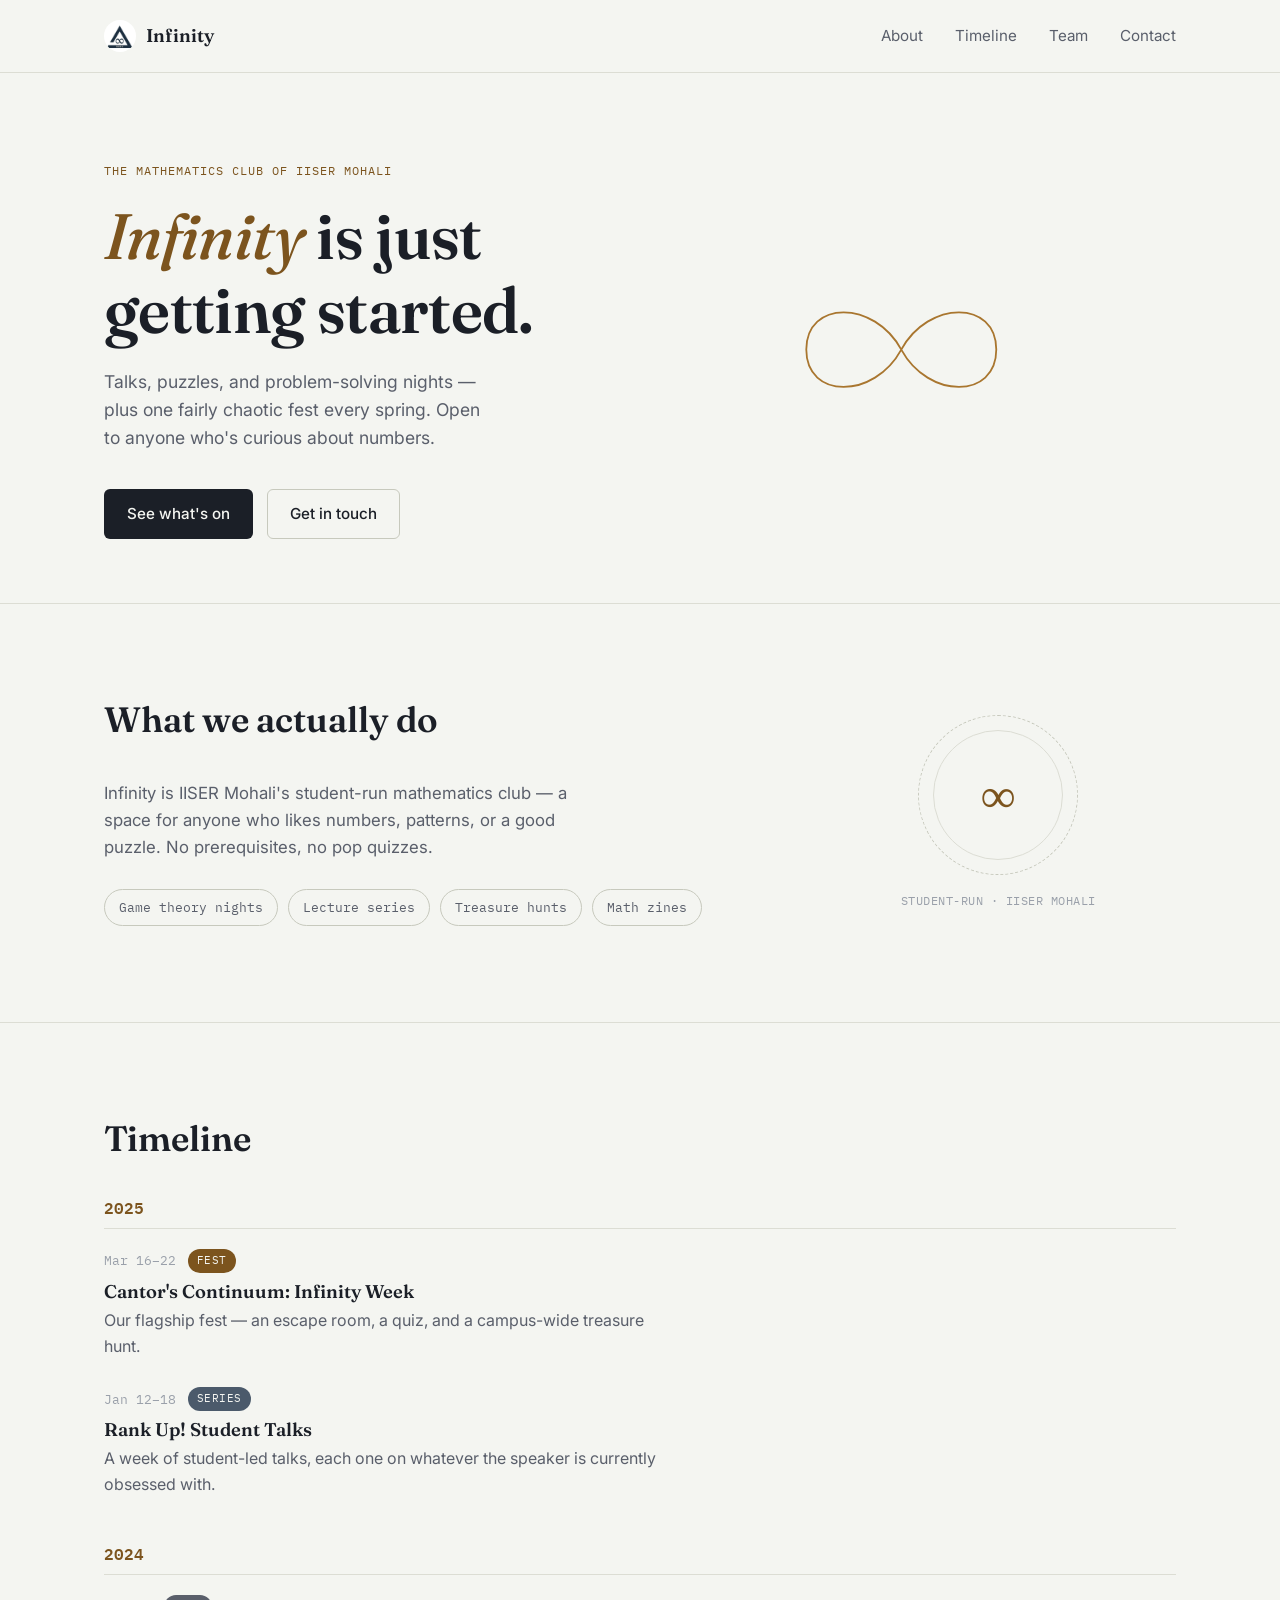
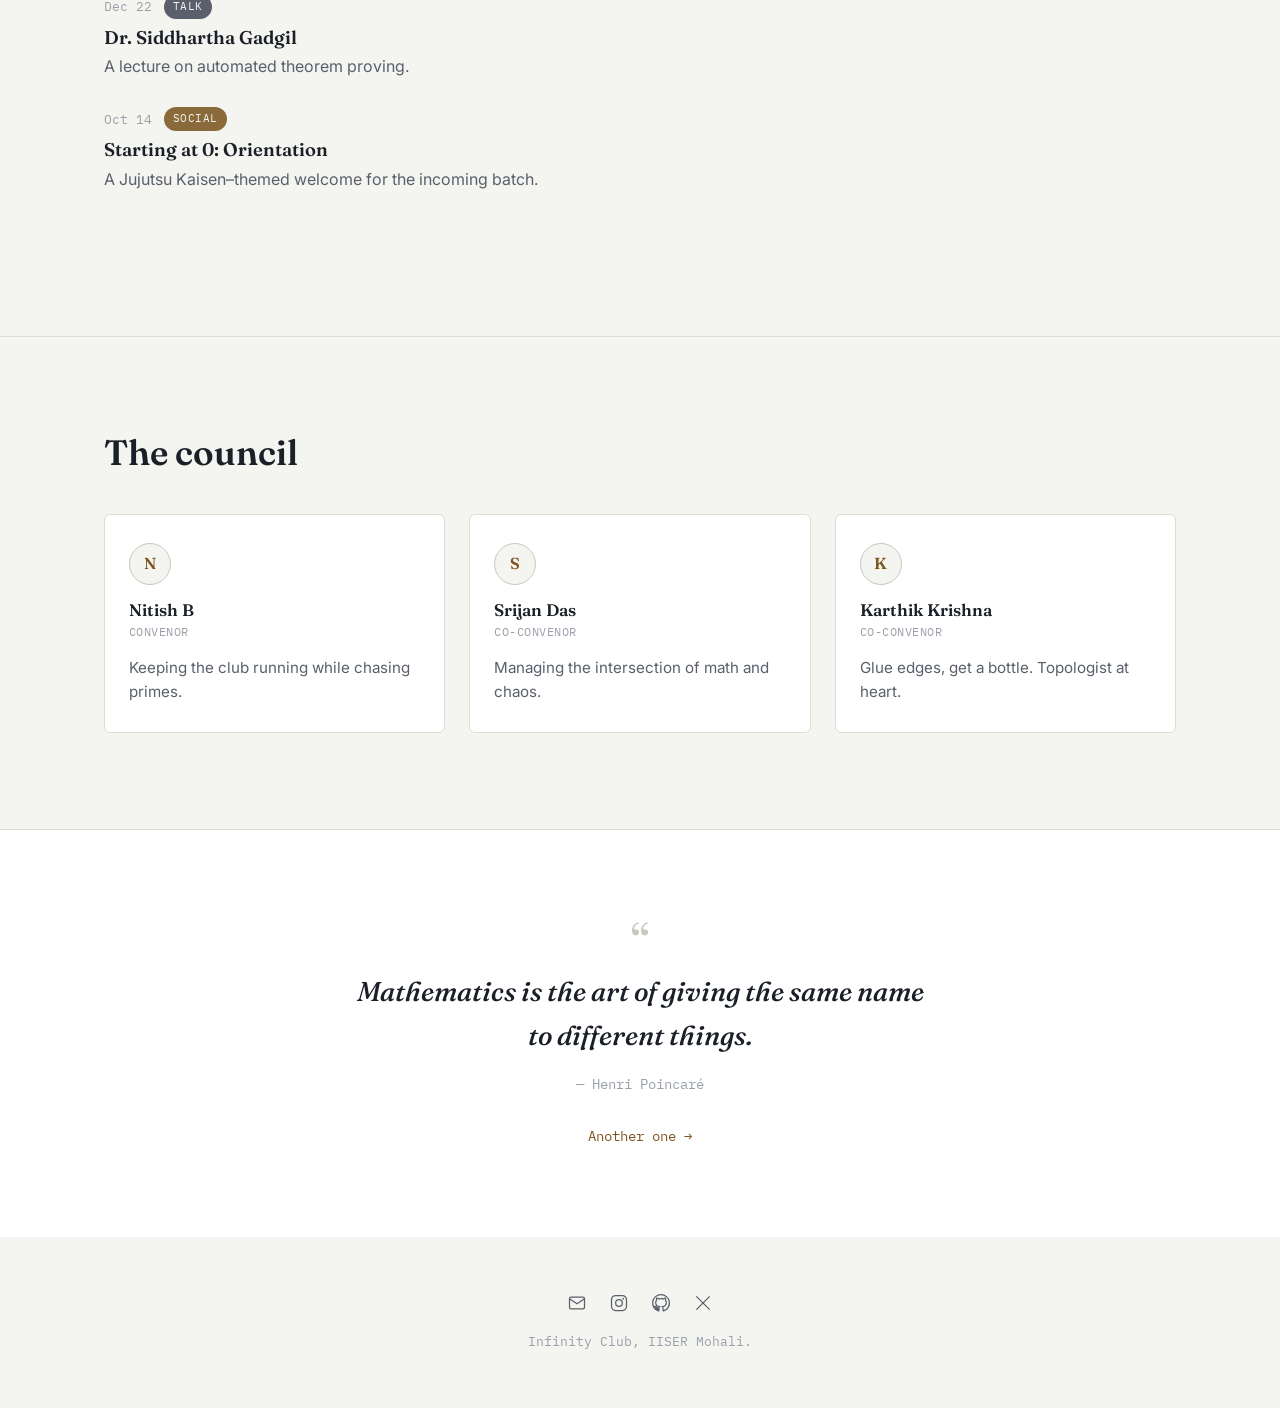
==== commit 596f01df: "Redid the design aesthetic of the whole site" ====
--- a/index.html
+++ b/index.html
@@ -1,237 +1,198 @@
 <!DOCTYPE html>
 <html lang="en">
 <head>
-    <meta charset="UTF-8">
-    <meta name="viewport" content="width=device-width, initial-scale=1.0">
-    <meta name="theme-color" content="#0a192f">
-    <title>Infinity Club | IISER Mohali</title>
-    <meta name="description" content="Official Mathematics Club of IISER Mohali.">
-    
-    <!-- Open Graph -->
-    <meta property="og:title" content="Infinity Club">
-    <meta property="og:image" content="assets/logo.jpg">
+<meta charset="UTF-8">
+<meta name="viewport" content="width=device-width, initial-scale=1.0">
+<meta name="theme-color" content="#F4F5F1">
+<meta name="color-scheme" content="light">
+<title>Infinity — Mathematics Club, IISER Mohali</title>
+<meta name="description" content="Infinity is the student-run mathematics club of IISER Mohali — talks, puzzles, problem-solving nights, and an annual math fest.">
 
-    <!-- Fonts -->
-    <link rel="preconnect" href="https://fonts.googleapis.com">
-    <link rel="preconnect" href="https://fonts.gstatic.com" crossorigin>
-    <link href="https://fonts.googleapis.com/css2?family=Inter:wght@300;400;600&family=Playfair+Display:ital,wght@0,400;0,700;1,400&family=JetBrains+Mono:wght@400&display=swap" rel="stylesheet">
-    <link rel="stylesheet" href="https://cdnjs.cloudflare.com/ajax/libs/font-awesome/6.4.0/css/all.min.css">
-    
-    <link rel="stylesheet" href="style.css">
+<!-- Open Graph -->
+<meta property="og:title" content="Infinity — Mathematics Club, IISER Mohali">
+<meta property="og:description" content="Talks, puzzles, problem-solving nights, and an annual math fest. The student-run mathematics club of IISER Mohali.">
+<meta property="og:image" content="assets/logo.jpg">
+<meta property="og:type" content="website">
+
+<link rel="icon" href="assets/logo.jpg">
+
+<!-- Fonts -->
+<link rel="preconnect" href="https://fonts.googleapis.com">
+<link rel="preconnect" href="https://fonts.gstatic.com" crossorigin>
+<link href="https://fonts.googleapis.com/css2?family=Fraunces:ital,wght@0,500;0,600;0,700;1,500;1,600&family=Inter:wght@400;500;600&family=IBM+Plex+Mono:wght@400;500&display=swap" rel="stylesheet">
+
+<link rel="stylesheet" href="style.css">
 </head>
 <body>
 
-    <!-- Background Canvas -->
-    <canvas id="bg-canvas"></canvas>
-    
-    <!-- Theme Name Indicator -->
-    <div id="theme-indicator">Theme: <span id="theme-name">Loading...</span></div>
-    <button id="theme-switcher" title="Next Variation"><i class="fas fa-random"></i></button>
+<a class="skip-link" href="#main">Skip to content</a>
 
-    <!-- Navigation -->
-    <nav class="navbar">
-        <div class="nav-container">
-            <a href="#home" class="logo">
-                <img src="assets/logo.jpg" alt="Infinity Logo" width="40" height="40">
-                <span class="logo-text">INFINITY</span>
-            </a>
-            
-            <button class="mobile-toggle" aria-label="Toggle navigation">
-                <span class="bar"></span>
-                <span class="bar"></span>
-                <span class="bar"></span>
-            </button>
+<header class="site-header" id="home">
+  <div class="header-inner">
+    <a href="#home" class="brand">
+      <img src="assets/logo.jpg" alt="" class="brand-mark" width="32" height="32">
+      <span class="brand-name">Infinity</span>
+    </a>
 
-            <ul class="nav-menu">
-                <li><a href="#about" class="nav-link"><span class="nav-num">01.</span> About</a></li>
-                <li><a href="#events" class="nav-link"><span class="nav-num">02.</span> Timeline</a></li>
-                <li><a href="#team" class="nav-link"><span class="nav-num">03.</span> Team</a></li>
-                <li><a href="#contact" class="nav-link"><span class="nav-num">04.</span> Contact</a></li>
-            </ul>
+    <button class="nav-toggle" type="button" aria-label="Toggle menu" aria-expanded="false" aria-controls="nav-menu">
+      <span></span><span></span><span></span>
+    </button>
+
+    <nav class="site-nav" id="nav-menu">
+      <a href="#about">About</a>
+      <a href="#events">Timeline</a>
+      <a href="#team">Team</a>
+      <a href="#contact">Contact</a>
+    </nav>
+  </div>
+</header>
+
+<main id="main">
+
+  <!-- Hero -->
+  <section class="hero">
+    <div class="hero-inner">
+      <div class="hero-copy reveal">
+        <p class="eyebrow">The mathematics club of IISER Mohali</p>
+        <h1 class="hero-title"><em>Infinity</em> is just getting started.</h1>
+        <p class="hero-desc">Talks, puzzles, and problem-solving nights — plus one fairly chaotic fest every spring. Open to anyone who's curious about numbers.</p>
+        <div class="hero-actions">
+          <a href="#events" class="btn btn-primary">See what's on</a>
+          <a href="#contact" class="btn btn-ghost">Get in touch</a>
         </div>
-    </nav>
+      </div>
+      <div class="hero-graphic" aria-hidden="true">
+        <svg viewBox="0 0 420 260" class="lemniscate" preserveAspectRatio="xMidYMid meet">
+          <path class="lemniscate-path"
+            d="M 60 130 C 60 75, 135 75, 165 130 C 195 185, 270 185, 270 130 C 270 75, 195 75, 165 130 C 135 185, 60 185, 60 130 Z" />
+        </svg>
+      </div>
+    </div>
+  </section>
 
-    <!-- Hero -->
-    <header id="home" class="hero-section">
-        <div class="hero-content reveal">
-            <h2 class="hero-subtitle">Welcome to the intersection of</h2>
-            <h1 class="hero-title">Logic & <span class="highlight">Imagination.</span></h1>
-            <p class="hero-description">
-                The official student-run mathematics club of IISER Mohali. 
-                Exploring patterns, chaos, and everything in between.
-            </p>
-            <div class="hero-actions">
-                <a href="#events" class="btn btn-primary">Explore Events</a>
-                <a href="#about" class="btn btn-outline">Learn More</a>
-            </div>
+  <!-- About -->
+  <section id="about" class="section">
+    <div class="section-inner about-grid">
+      <div class="about-copy reveal">
+        <h2>What we actually do</h2>
+        <p>Infinity is IISER Mohali's student-run mathematics club — a space for anyone who likes numbers, patterns, or a good puzzle. No prerequisites, no pop quizzes.</p>
+        <ul class="tag-list">
+          <li>Game theory nights</li>
+          <li>Lecture series</li>
+          <li>Treasure hunts</li>
+          <li>Math zines</li>
+        </ul>
+      </div>
+      <div class="about-visual reveal">
+        <div class="seal" aria-hidden="true">
+          <span class="seal-ring"></span>
+          <span class="seal-glyph">∞</span>
         </div>
-        
-        <div class="scroll-indicator">
-            <span class="mouse">
-                <span class="wheel"></span>
-            </span>
+        <p class="seal-caption">Student-run · IISER Mohali</p>
+      </div>
+    </div>
+  </section>
+
+  <!-- Timeline -->
+  <section id="events" class="section">
+    <div class="section-inner">
+      <h2 class="reveal">Timeline</h2>
+
+      <div class="timeline">
+        <div class="timeline-group reveal">
+          <h3 class="timeline-year">2025</h3>
+          <ul class="timeline-list">
+            <li class="timeline-item">
+              <p class="t-meta"><span class="t-date">Mar 16–22</span><span class="t-tag t-fest">Fest</span></p>
+              <h4>Cantor's Continuum: Infinity Week</h4>
+              <p>Our flagship fest — an escape room, a quiz, and a campus-wide treasure hunt.</p>
+            </li>
+            <li class="timeline-item">
+              <p class="t-meta"><span class="t-date">Jan 12–18</span><span class="t-tag t-series">Series</span></p>
+              <h4>Rank Up! Student Talks</h4>
+              <p>A week of student-led talks, each one on whatever the speaker is currently obsessed with.</p>
+            </li>
+          </ul>
         </div>
-    </header>
 
-    <main>
-        <!-- About -->
-        <section id="about" class="section">
-            <div class="container">
-                <div class="section-header reveal">
-                    <h2 class="section-heading"><span class="heading-num">01.</span> Who We Are</h2>
-                    <div class="heading-line"></div>
-                </div>
+        <div class="timeline-group reveal">
+          <h3 class="timeline-year">2024</h3>
+          <ul class="timeline-list">
+            <li class="timeline-item">
+              <p class="t-meta"><span class="t-date">Dec 22</span><span class="t-tag t-talk">Talk</span></p>
+              <h4>Dr. Siddhartha Gadgil</h4>
+              <p>A lecture on automated theorem proving.</p>
+            </li>
+            <li class="timeline-item">
+              <p class="t-meta"><span class="t-date">Oct 14</span><span class="t-tag t-social">Social</span></p>
+              <h4>Starting at 0: Orientation</h4>
+              <p>A Jujutsu Kaisen–themed welcome for the incoming batch.</p>
+            </li>
+          </ul>
+        </div>
+      </div>
+    </div>
+  </section>
 
-                <div class="about-grid reveal">
-                    <div class="about-text">
-                        <p>
-                            <strong>Infinity</strong> is more than just a club; it's a playground for curious minds. 
-                            Located at the heart of IISER Mohali, we ditch the textbooks to explore the wild side of math.
-                        </p>
-                        <ul class="tech-list">
-                            <li>Game Theory Nights</li>
-                            <li>Lecture Series</li>
-                            <li>Treasure Hunts</li>
-                            <li>Math Zines</li>
-                        </ul>
-                    </div>
-                    <div class="about-visual">
-                        <div class="visual-wrapper">
-                            <div class="visual-content">
-                                <i class="fas fa-cube fa-4x"></i>
-                            </div>
-                        </div>
-                    </div>
-                </div>
-            </div>
-        </section>
+  <!-- Team -->
+  <section id="team" class="section">
+    <div class="section-inner">
+      <h2 class="reveal">The council</h2>
+      <div class="team-grid reveal">
+        <article class="team-card">
+          <span class="avatar">N</span>
+          <h3>Nitish B</h3>
+          <p class="role">Convenor</p>
+          <p class="bio">Keeping the club running while chasing primes.</p>
+        </article>
+        <article class="team-card">
+          <span class="avatar">S</span>
+          <h3>Srijan Das</h3>
+          <p class="role">Co-Convenor</p>
+          <p class="bio">Managing the intersection of math and chaos.</p>
+        </article>
+        <article class="team-card">
+          <span class="avatar">K</span>
+          <h3>Karthik Krishna</h3>
+          <p class="role">Co-Convenor</p>
+          <p class="bio">Glue edges, get a bottle. Topologist at heart.</p>
+        </article>
+      </div>
+    </div>
+  </section>
 
-        <!-- Events -->
-        <section id="events" class="section">
-            <div class="container">
-                <div class="section-header reveal">
-                    <h2 class="section-heading"><span class="heading-num">02.</span> Our Timeline</h2>
-                    <div class="heading-line"></div>
-                </div>
+  <!-- Quote -->
+  <section class="quote-section reveal">
+    <div class="section-inner quote-inner">
+      <p class="quote-mark" aria-hidden="true">“</p>
+      <blockquote id="quote-text">Mathematics is the art of giving the same name to different things.</blockquote>
+      <p class="quote-by" id="quote-by">— Henri Poincaré</p>
+      <button id="quote-next" class="quote-next" type="button">Another one →</button>
+    </div>
+  </section>
 
-                <div class="timeline-wrapper reveal">
-                    <!-- 2025 -->
-                    <div class="timeline-year">2025</div>
-                    
-                    <div class="event-card">
-                        <div class="event-meta">
-                            <span class="event-date">March 16-22</span>
-                            <span class="event-type type-fest">Fest</span>
-                        </div>
-                        <div class="event-details">
-                            <h3>Cantor's Continuum: Infinity Week</h3>
-                            <p>Our flagship fest featuring an Escape Room, Quiz, and Treasure Hunt.</p>
-                        </div>
-                    </div>
+</main>
 
-                    <div class="event-card">
-                        <div class="event-meta">
-                            <span class="event-date">Jan 12-18</span>
-                            <span class="event-type type-series">Series</span>
-                        </div>
-                        <div class="event-details">
-                            <h3>Rank Up! Student Talks</h3>
-                            <p>A week of student-led talks covering diverse topics.</p>
-                        </div>
-                    </div>
+<footer id="contact" class="site-footer">
+  <div class="section-inner footer-inner">
+    <div class="footer-links">
+      <a href="mailto:infinityclub@iisermohali.ac.in" aria-label="Email Infinity Club">
+        <svg viewBox="0 0 24 24" fill="none" stroke="currentColor" stroke-width="1.5"><rect x="3" y="5" width="18" height="14" rx="2"/><path d="M3 7l9 6 9-6"/></svg>
+      </a>
+      <a href="https://www.instagram.com/infinityclubiisermohali/" target="_blank" rel="noopener" aria-label="Infinity Club on Instagram">
+        <svg viewBox="0 0 24 24" fill="none" stroke="currentColor" stroke-width="1.5"><rect x="3" y="3" width="18" height="18" rx="5"/><circle cx="12" cy="12" r="4"/><circle cx="17.2" cy="6.8" r="1" fill="currentColor" stroke="none"/></svg>
+      </a>
+      <a href="https://github.com/infinityclub-iisermohali" target="_blank" rel="noopener" aria-label="Infinity Club on GitHub">
+        <svg viewBox="0 0 24 24" fill="none" stroke="currentColor" stroke-width="1.5"><path d="M12 2a10 10 0 0 0-3.16 19.5c.5.1.66-.22.66-.48v-1.7c-2.78.6-3.37-1.34-3.37-1.34-.46-1.16-1.11-1.47-1.11-1.47-.91-.62.07-.6.07-.6 1 .07 1.53 1.03 1.53 1.03.9 1.52 2.36 1.08 2.94.83.09-.65.35-1.08.64-1.33-2.22-.25-4.56-1.11-4.56-4.95 0-1.1.39-2 1.03-2.7-.1-.25-.45-1.27.1-2.65 0 0 .84-.27 2.75 1.02a9.4 9.4 0 0 1 5 0c1.91-1.3 2.75-1.02 2.75-1.02.55 1.38.2 2.4.1 2.65.64.7 1.03 1.6 1.03 2.7 0 3.85-2.34 4.7-4.57 4.95.36.31.68.92.68 1.85v2.75c0 .26.16.58.67.48A10 10 0 0 0 12 2z"/></svg>
+      </a>
+      <a href="https://x.com/Infinity_iiserm" target="_blank" rel="noopener" aria-label="Infinity Club on X">
+        <svg viewBox="0 0 24 24" fill="none" stroke="currentColor" stroke-width="1.5"><path d="M4 4l16 16M20 4 4 20"/></svg>
+      </a>
+    </div>
+    <p class="footer-note">Infinity Club, IISER Mohali.</p>
+  </div>
+</footer>
 
-                    <!-- 2024 -->
-                    <div class="timeline-year">2024</div>
-
-                    <div class="event-card">
-                        <div class="event-meta">
-                            <span class="event-date">Dec 22</span>
-                            <span class="event-type type-talk">Talk</span>
-                        </div>
-                        <div class="event-details">
-                            <h3>Dr. Siddhartha Gadgil</h3>
-                            <p>Lecture on "Automated Theorem Proving".</p>
-                        </div>
-                    </div>
-                    
-                    <div class="event-card">
-                        <div class="event-meta">
-                            <span class="event-date">Oct 14</span>
-                            <span class="event-type type-social">Social</span>
-                        </div>
-                        <div class="event-details">
-                            <h3>Starting at 0: Orientation</h3>
-                            <p>Jujutsu Kaisen themed orientation for freshers.</p>
-                        </div>
-                    </div>
-                </div>
-            </div>
-        </section>
-
-        <!-- Team -->
-        <section id="team" class="section">
-            <div class="container">
-                <div class="section-header reveal">
-                    <h2 class="section-heading"><span class="heading-num">03.</span> The Council</h2>
-                    <div class="heading-line"></div>
-                </div>
-
-                <div class="team-grid reveal">
-                    <!-- Member 1 -->
-                    <article class="team-card">
-                        <div class="member-avatar">N</div>
-                        <h3>Nitish B</h3>
-                        <span class="member-role">Convenor</span>
-                        <p class="member-bio">"Keeping the club running while chasing primes."</p>
-                    </article>
-
-                    <!-- Member 2 -->
-                    <article class="team-card">
-                        <div class="member-avatar">S</div>
-                        <h3>Srijan Das</h3>
-                        <span class="member-role">Co-Convenor</span>
-                        <p class="member-bio">"Managing the intersection of math and chaos."</p>
-                    </article>
-
-                    <!-- Member 3 -->
-                    <article class="team-card">
-                        <div class="member-avatar">K</div>
-                        <h3>Karthik Krishna</h3>
-                        <span class="member-role">Co-Convenor</span>
-                        <p class="member-bio">"Glue edges, get a bottle. Topologist at heart."</p>
-                    </article>
-                </div>
-            </div>
-        </section>
-        
-        <!-- Wisdom -->
-        <section id="wisdom" class="section highlight-section reveal">
-            <div class="container">
-                <div class="quote-container">
-                    <i class="fas fa-quote-left quote-icon"></i>
-                    <blockquote id="quote-display">
-                        Mathematics is the art of giving the same name to different things.
-                    </blockquote>
-                    <cite id="quote-author">— Henri Poincaré</cite>
-                    <button id="new-quote-btn" class="btn btn-outline">Generate Wisdom</button>
-                </div>
-            </div>
-        </section>
-    </main>
-
-    <!-- Footer -->
-    <footer id="contact" class="footer">
-        <div class="container footer-content">
-            <div class="social-links">
-                <a href="mailto:infinityclub@iisermohali.ac.in"><i class="fas fa-envelope"></i></a>
-                <a href="https://www.instagram.com/infinityclubiisermohali/" target="_blank"><i class="fab fa-instagram"></i></a>
-                <a href="https://github.com/infinityclub-iisermohali" target="_blank"><i class="fab fa-github"></i></a>
-                <a href="https://x.com/Infinity_iiserm" target="_blank"><i class="fab fa-twitter"></i></a>
-            </div>
-            <p class="copyright">Designed & Built by Infinity Club.</p>
-        </div>
-    </footer>
-
-    <script src="script.js"></script>
+<script src="script.js"></script>
 </body>
-</html>+</html>
--- a/style.css
+++ b/style.css
@@ -1,191 +1,657 @@
+/* ============================================
+   Infinity — IISER Mohali Math Club
+   Design tokens
+   ============================================ */
 :root {
-    /* Base Palette */
-    --navy: #0a192f;
-    --light-navy: #112240;
-    --lightest-navy: #233554;
-    --slate: #8892b0;
-    --white: #e6f1ff;
-    
-    /* Accents - Will be overridden by themes in JS if needed */
-    --accent: #64ffda;
-    --accent-rgb: 100, 255, 218;
-    
-    /* Typography */
-    --font-serif: 'Playfair Display', serif;
-    --font-sans: 'Inter', sans-serif;
-    --font-mono: 'JetBrains Mono', monospace;
-    
-    --transition: all 0.25s cubic-bezier(0.645, 0.045, 0.355, 1);
-    --radius: 8px;
-}
-
-/* Base Setup */
-*, *::before, *::after { box-sizing: border-box; margin: 0; padding: 0; }
+  --paper: #F4F5F1;
+  --paper-raised: #FFFFFF;
+  --ink: #1B1F27;
+  --ink-soft: #5A5F6B;
+  --ink-faint: #9AA0AA;
+  --accent: #A9762F;
+  --accent-deep: #7C541E;
+  --line: #DCDDD4;
+  --line-strong: #C7C9BD;
+
+  --font-display: 'Fraunces', Georgia, serif;
+  --font-body: 'Inter', -apple-system, BlinkMacSystemFont, sans-serif;
+  --font-mono: 'IBM Plex Mono', 'SF Mono', monospace;
+
+  --max-width: 1120px;
+  --radius: 6px;
+  --ease: cubic-bezier(.16,.84,.44,1);
+}
+
+/* ============================================
+   Reset & base
+   ============================================ */
+* { box-sizing: border-box; }
 html { scroll-behavior: smooth; }
+
 body {
-    background-color: var(--navy);
-    color: var(--slate);
-    font-family: var(--font-sans);
-    line-height: 1.6;
-    overflow-x: hidden;
-    transition: background-color 0.5s ease;
-}
-
-/* Background Canvas */
-#bg-canvas {
-    position: fixed;
-    top: 0; left: 0;
-    width: 100%; height: 100%;
-    z-index: -1; /* Behind everything */
-}
-
-/* Theme Indicator & Switcher */
-#theme-indicator {
-    position: fixed;
-    bottom: 20px; left: 20px;
-    font-family: var(--font-mono);
-    font-size: 0.75rem;
-    color: var(--accent);
-    opacity: 0.7;
-    z-index: 100;
-    pointer-events: none;
-}
-
-#theme-switcher {
-    position: fixed;
-    bottom: 20px; right: 20px;
-    width: 40px; height: 40px;
-    border-radius: 50%;
-    background: var(--light-navy);
-    border: 1px solid var(--accent);
-    color: var(--accent);
-    display: flex; justify-content: center; align-items: center;
-    cursor: pointer;
-    z-index: 1001;
-    transition: var(--transition);
-}
-#theme-switcher:hover { transform: rotate(180deg); background: var(--lightest-navy); }
-
-/* Typography */
-h1, h2, h3 { color: var(--white); font-family: var(--font-serif); font-weight: 700; }
-a { text-decoration: none; color: inherit; transition: var(--transition); }
-ul { list-style: none; }
-
-/* Buttons */
+  margin: 0;
+  background: var(--paper);
+  color: var(--ink);
+  font-family: var(--font-body);
+  font-size: 16px;
+  line-height: 1.6;
+  -webkit-font-smoothing: antialiased;
+}
+
+img { max-width: 100%; display: block; }
+
+a { color: inherit; text-decoration: none; }
+
+h1, h2, h3, h4 {
+  font-family: var(--font-display);
+  font-weight: 600;
+  line-height: 1.15;
+  margin: 0;
+  color: var(--ink);
+}
+
+p { margin: 0; }
+
+ul { margin: 0; padding: 0; list-style: none; }
+
+button {
+  font-family: inherit;
+  cursor: pointer;
+  background: none;
+  border: none;
+}
+
+svg { display: block; }
+
+.skip-link {
+  position: absolute;
+  left: -9999px;
+  top: 0;
+  background: var(--ink);
+  color: var(--paper);
+  padding: 0.6em 1em;
+  z-index: 100;
+}
+.skip-link:focus {
+  left: 1em;
+  top: 1em;
+}
+
+:focus-visible {
+  outline: 2px solid var(--accent-deep);
+  outline-offset: 2px;
+}
+
+/* ============================================
+   Layout helpers
+   ============================================ */
+.section-inner,
+.header-inner {
+  max-width: var(--max-width);
+  margin: 0 auto;
+  padding: 0 24px;
+}
+
+.section {
+  padding: 96px 0;
+  border-top: 1px solid var(--line);
+}
+
+.section h2 {
+  font-size: clamp(1.7rem, 3vw, 2.2rem);
+  margin-bottom: 40px;
+}
+
+/* ============================================
+   Header / nav
+   ============================================ */
+.site-header {
+  position: sticky;
+  top: 0;
+  z-index: 50;
+  background: rgba(244, 245, 241, 0.85);
+  backdrop-filter: saturate(140%) blur(10px);
+  border-bottom: 1px solid var(--line);
+}
+
+.header-inner {
+  display: flex;
+  align-items: center;
+  justify-content: space-between;
+  height: 72px;
+}
+
+.brand {
+  display: flex;
+  align-items: center;
+  gap: 10px;
+  font-family: var(--font-display);
+  font-weight: 600;
+  font-size: 1.15rem;
+  letter-spacing: 0.01em;
+}
+
+.brand-mark {
+  width: 32px;
+  height: 32px;
+  border-radius: 50%;
+  object-fit: cover;
+}
+
+.site-nav {
+  display: flex;
+  gap: 32px;
+  font-size: 0.95rem;
+}
+
+.site-nav a {
+  position: relative;
+  color: var(--ink-soft);
+  transition: color 0.2s var(--ease);
+}
+
+.site-nav a:hover,
+.site-nav a:focus-visible {
+  color: var(--ink);
+}
+
+.site-nav a::after {
+  content: '';
+  position: absolute;
+  left: 0;
+  bottom: -6px;
+  width: 0;
+  height: 1px;
+  background: var(--accent-deep);
+  transition: width 0.2s var(--ease);
+}
+
+.site-nav a:hover::after {
+  width: 100%;
+}
+
+.nav-toggle {
+  display: none;
+  flex-direction: column;
+  justify-content: center;
+  gap: 5px;
+  width: 32px;
+  height: 32px;
+}
+
+.nav-toggle span {
+  display: block;
+  width: 100%;
+  height: 1.5px;
+  background: var(--ink);
+  transition: transform 0.2s var(--ease), opacity 0.2s var(--ease);
+}
+
+.nav-toggle[aria-expanded="true"] span:nth-child(1) {
+  transform: translateY(6.5px) rotate(45deg);
+}
+.nav-toggle[aria-expanded="true"] span:nth-child(2) {
+  opacity: 0;
+}
+.nav-toggle[aria-expanded="true"] span:nth-child(3) {
+  transform: translateY(-6.5px) rotate(-45deg);
+}
+
+/* ============================================
+   Buttons
+   ============================================ */
 .btn {
-    display: inline-block; padding: 12px 28px; border-radius: var(--radius);
-    font-family: var(--font-mono); font-size: 0.9rem; cursor: pointer;
-    transition: var(--transition); border: 2px solid transparent;
-    position: relative; overflow: hidden; z-index: 1;
-}
-
-.btn-primary { border-color: var(--accent); color: var(--accent); background: transparent; }
-.btn-primary:hover { background: rgba(var(--accent-rgb), 0.1); }
-
-.btn-outline { border-color: var(--slate); color: var(--slate); }
-.btn-outline:hover { border-color: var(--accent); color: var(--accent); transform: translateY(-3px); }
-
-/* Navigation */
-.navbar {
-    position: fixed; top: 0; width: 100%; z-index: 1000;
-    background: rgba(10, 25, 47, 0.85); backdrop-filter: blur(10px);
-    height: 80px; display: flex; align-items: center;
-    border-bottom: 1px solid rgba(255,255,255,0.05);
-    transition: transform 0.3s ease;
-}
-.navbar.hidden { transform: translateY(-100%); }
-
-.nav-container {
-    display: flex; justify-content: space-between; align-items: center;
-    width: 100%; max-width: 1200px; margin: 0 auto; padding: 0 25px;
-}
-
-.logo { display: flex; align-items: center; gap: 10px; }
-.logo img { border-radius: 50%; border: 2px solid var(--accent); }
-.logo-text { font-family: var(--font-mono); color: var(--accent); font-weight: 600; }
-
-.nav-menu { display: flex; gap: 30px; }
-.nav-link { font-family: var(--font-mono); font-size: 0.85rem; color: var(--slate); }
-.nav-link:hover { color: var(--accent); }
-.nav-num { color: var(--accent); margin-right: 5px; }
-
-.mobile-toggle { display: none; background: transparent; border: none; cursor: pointer; }
-.bar { display: block; width: 25px; height: 3px; background: var(--accent); margin: 5px 0; }
-
-/* Hero Section */
-.hero-section {
-    min-height: 100vh; display: flex; flex-direction: column; justify-content: center;
-    padding: 0 10%; position: relative; overflow: hidden;
-}
-
-.hero-content { position: relative; z-index: 2; max-width: 800px; }
-.hero-subtitle { font-family: var(--font-mono); color: var(--accent); font-size: 1rem; margin-bottom: 20px; }
-.hero-title { font-size: clamp(3rem, 8vw, 6rem); line-height: 1.1; color: var(--white); margin-bottom: 15px; }
-.highlight { color: var(--slate); }
-.hero-description { font-size: 1.1rem; max-width: 540px; margin-bottom: 40px; }
-.hero-actions { display: flex; gap: 20px; }
-
-/* Scroll Indicator */
-.scroll-indicator {
-    position: absolute; bottom: 40px; left: 50%;
-    transform: translateX(-50%); z-index: 2;
-    animation: bounce 2s infinite;
-}
-.mouse { width: 26px; height: 40px; border: 2px solid var(--slate); border-radius: 20px; display: block; position: relative; }
-.wheel { width: 4px; height: 4px; background: var(--accent); position: absolute; top: 8px; left: 50%; transform: translateX(-50%); border-radius: 50%; }
-@keyframes bounce { 0%, 100% {transform: translate(-50%, 0);} 50% {transform: translate(-50%, 10px);} }
-
-/* Sections */
-.section { padding: 100px 0; position: relative; }
-.container { max-width: 1100px; margin: 0 auto; padding: 0 25px; position: relative; z-index: 2; }
-
-.section-header { display: flex; align-items: center; margin-bottom: 50px; }
-.section-heading { font-size: clamp(1.5rem, 3vw, 2rem); color: var(--white); margin-right: 20px; white-space: nowrap; }
-.heading-num { font-family: var(--font-mono); color: var(--accent); margin-right: 10px; }
-.heading-line { width: 100%; height: 1px; background: var(--lightest-navy); opacity: 0.5; }
-
-/* About */
-.about-grid { display: grid; grid-template-columns: 3fr 2fr; gap: 50px; align-items: center; }
-.tech-list li { font-family: var(--font-mono); font-size: 0.85rem; padding-left: 20px; position: relative; margin-bottom: 5px; }
-.tech-list li::before { content: '▹'; position: absolute; left: 0; color: var(--accent); }
-.visual-content { height: 300px; background: var(--light-navy); border-radius: var(--radius); display: flex; justify-content: center; align-items: center; border: 2px solid var(--lightest-navy); }
-.visual-content i { color: var(--slate); }
-
-/* Timeline */
-.timeline-wrapper { max-width: 700px; margin: 0 auto; border-left: 2px solid var(--lightest-navy); padding-left: 40px; }
-.timeline-year { font-family: var(--font-mono); color: var(--white); font-size: 1.5rem; margin: 40px 0 20px -55px; background: var(--navy); display: inline-block; padding: 5px 10px; }
-.event-card { position: relative; margin-bottom: 50px; }
-.event-card::before { content: ''; position: absolute; left: -46px; top: 5px; width: 10px; height: 10px; border-radius: 50%; background: var(--navy); border: 2px solid var(--accent); transition: var(--transition); }
-.event-card:hover::before { background: var(--accent); }
-.event-details { padding: 25px; background: var(--light-navy); border-radius: var(--radius); transition: var(--transition); }
-.event-details:hover { transform: translateY(-5px); }
-
-/* Team */
-.team-grid { display: grid; grid-template-columns: repeat(auto-fill, minmax(250px, 1fr)); gap: 30px; }
-.team-card { background: var(--light-navy); padding: 40px 20px; border-radius: var(--radius); text-align: center; transition: var(--transition); }
-.team-card:hover { transform: translateY(-10px); }
-.member-avatar { width: 100px; height: 100px; margin: 0 auto 20px; border-radius: 50%; background: var(--lightest-navy); display: flex; justify-content: center; align-items: center; font-family: var(--font-serif); font-size: 2.5rem; color: var(--accent); border: 2px solid var(--accent); }
-.member-role { color: var(--accent); font-family: var(--font-mono); font-size: 0.8rem; text-transform: uppercase; display: block; margin-bottom: 10px; }
-
-/* Quote */
-.quote-container { text-align: center; max-width: 700px; margin: 0 auto; }
-blockquote { font-family: var(--font-serif); font-size: 1.8rem; font-style: italic; color: var(--white); margin-bottom: 20px; }
-cite { font-family: var(--font-mono); color: var(--accent); margin-bottom: 40px; display: block; }
-
-/* Footer */
-.footer { background: var(--light-navy); padding: 50px 0; text-align: center; border-top: 1px solid var(--lightest-navy); }
-.social-links { display: flex; justify-content: center; gap: 20px; margin-bottom: 20px; }
-.social-links a { font-size: 1.2rem; color: var(--slate); }
-.social-links a:hover { color: var(--accent); }
-.copyright { font-family: var(--font-mono); font-size: 0.8rem; }
-
-/* Reveal Animation */
-.reveal { opacity: 0; transform: translateY(30px); transition: all 0.6s ease; }
-.reveal.active { opacity: 1; transform: translateY(0); }
-
-/* Mobile */
-@media (max-width: 768px) {
-    .nav-menu { position: fixed; top: 0; right: 0; height: 100vh; width: 75vw; background: var(--light-navy); flex-direction: column; justify-content: center; transform: translateX(100%); transition: var(--transition); }
-    .nav-menu.active { transform: translateX(0); }
-    .mobile-toggle { display: block; z-index: 1001; }
-}
+  display: inline-flex;
+  align-items: center;
+  gap: 8px;
+  padding: 12px 22px;
+  font-size: 0.95rem;
+  font-weight: 500;
+  border-radius: var(--radius);
+  border: 1px solid transparent;
+  transition: background 0.2s var(--ease), color 0.2s var(--ease), border-color 0.2s var(--ease);
+}
+
+.btn-primary {
+  background: var(--ink);
+  color: var(--paper);
+}
+.btn-primary:hover {
+  background: var(--accent-deep);
+}
+
+.btn-ghost {
+  border-color: var(--line-strong);
+  color: var(--ink);
+}
+.btn-ghost:hover {
+  border-color: var(--ink);
+  background: var(--paper-raised);
+}
+
+/* ============================================
+   Hero
+   ============================================ */
+.hero {
+  padding: 88px 0 64px;
+}
+
+.hero-inner {
+  max-width: var(--max-width);
+  margin: 0 auto;
+  padding: 0 24px;
+  display: grid;
+  grid-template-columns: 1.1fr 0.9fr;
+  align-items: center;
+  gap: 32px;
+}
+
+.eyebrow {
+  font-family: var(--font-mono);
+  font-size: 0.78rem;
+  letter-spacing: 0.08em;
+  text-transform: uppercase;
+  color: var(--accent-deep);
+  margin-bottom: 18px;
+}
+
+.hero-title {
+  font-size: clamp(2.4rem, 5.5vw, 4rem);
+  font-weight: 600;
+  letter-spacing: -0.01em;
+  margin-bottom: 22px;
+}
+
+.hero-title em {
+  font-style: italic;
+  font-weight: 500;
+  color: var(--accent-deep);
+}
+
+.hero-desc {
+  font-size: 1.1rem;
+  color: var(--ink-soft);
+  max-width: 36ch;
+  margin-bottom: 36px;
+}
+
+.hero-actions {
+  display: flex;
+  gap: 14px;
+  flex-wrap: wrap;
+}
+
+.hero-graphic {
+  display: flex;
+  justify-content: center;
+}
+
+.lemniscate {
+  width: 100%;
+  max-width: 380px;
+}
+
+.lemniscate-path {
+  fill: none;
+  stroke: var(--accent);
+  stroke-width: 2;
+  stroke-linecap: round;
+  stroke-dasharray: 900;
+  stroke-dashoffset: 900;
+  animation: draw 2.6s var(--ease) 0.2s forwards;
+}
+
+@keyframes draw {
+  to { stroke-dashoffset: 0; }
+}
+
+/* ============================================
+   About
+   ============================================ */
+.about-grid {
+  display: grid;
+  grid-template-columns: 1.3fr 0.7fr;
+  gap: 56px;
+  align-items: center;
+}
+
+.about-copy p {
+  color: var(--ink-soft);
+  font-size: 1.05rem;
+  margin: 18px 0 28px;
+  max-width: 46ch;
+}
+
+.tag-list {
+  display: flex;
+  flex-wrap: wrap;
+  gap: 10px;
+}
+
+.tag-list li {
+  font-family: var(--font-mono);
+  font-size: 0.82rem;
+  padding: 7px 14px;
+  border: 1px solid var(--line-strong);
+  border-radius: 999px;
+  color: var(--ink-soft);
+}
+
+.about-visual {
+  display: flex;
+  flex-direction: column;
+  align-items: center;
+  gap: 16px;
+}
+
+.seal {
+  position: relative;
+  width: 160px;
+  height: 160px;
+  display: flex;
+  align-items: center;
+  justify-content: center;
+}
+
+.seal-ring {
+  position: absolute;
+  inset: 0;
+  border-radius: 50%;
+  border: 1.5px dashed var(--line-strong);
+}
+
+.seal-ring::after {
+  content: '';
+  position: absolute;
+  inset: 14px;
+  border-radius: 50%;
+  border: 1px solid var(--line);
+}
+
+.seal-glyph {
+  font-family: var(--font-display);
+  font-style: italic;
+  font-size: 3rem;
+  color: var(--accent-deep);
+}
+
+.seal-caption {
+  font-family: var(--font-mono);
+  font-size: 0.78rem;
+  letter-spacing: 0.04em;
+  color: var(--ink-faint);
+  text-transform: uppercase;
+}
+
+/* ============================================
+   Timeline
+   ============================================ */
+.timeline-group {
+  margin-bottom: 48px;
+}
+
+.timeline-year {
+  font-family: var(--font-mono);
+  font-size: 1rem;
+  color: var(--accent-deep);
+  margin-bottom: 20px;
+  padding-bottom: 10px;
+  border-bottom: 1px solid var(--line);
+}
+
+.timeline-list {
+  display: grid;
+  gap: 28px;
+}
+
+.timeline-item h4 {
+  font-size: 1.15rem;
+  margin: 8px 0 6px;
+}
+
+.timeline-item p:not(.t-meta) {
+  color: var(--ink-soft);
+  max-width: 56ch;
+}
+
+.t-meta {
+  display: flex;
+  align-items: center;
+  gap: 12px;
+}
+
+.t-date {
+  font-family: var(--font-mono);
+  font-size: 0.82rem;
+  color: var(--ink-faint);
+}
+
+.t-tag {
+  font-family: var(--font-mono);
+  font-size: 0.7rem;
+  text-transform: uppercase;
+  letter-spacing: 0.04em;
+  padding: 3px 9px;
+  border-radius: 999px;
+  color: var(--paper);
+  background: var(--ink-soft);
+}
+
+.t-tag.t-fest { background: var(--accent-deep); }
+.t-tag.t-series { background: #4B5A6B; }
+.t-tag.t-talk { background: #5A5F6B; }
+.t-tag.t-social { background: #8A6A3A; }
+
+/* ============================================
+   Team
+   ============================================ */
+.team-grid {
+  display: grid;
+  grid-template-columns: repeat(3, 1fr);
+  gap: 24px;
+}
+
+.team-card {
+  background: var(--paper-raised);
+  border: 1px solid var(--line);
+  border-radius: var(--radius);
+  padding: 28px 24px;
+}
+
+.avatar {
+  display: inline-flex;
+  align-items: center;
+  justify-content: center;
+  width: 42px;
+  height: 42px;
+  border-radius: 50%;
+  background: var(--paper);
+  border: 1px solid var(--line-strong);
+  font-family: var(--font-display);
+  font-weight: 600;
+  color: var(--accent-deep);
+  margin-bottom: 16px;
+}
+
+.team-card h3 {
+  font-size: 1.05rem;
+  margin-bottom: 2px;
+}
+
+.role {
+  font-family: var(--font-mono);
+  font-size: 0.78rem;
+  text-transform: uppercase;
+  letter-spacing: 0.04em;
+  color: var(--ink-faint);
+  margin-bottom: 14px;
+}
+
+.bio {
+  color: var(--ink-soft);
+  font-size: 0.95rem;
+}
+
+/* ============================================
+   Quote
+   ============================================ */
+.quote-section {
+  padding: 88px 0;
+  background: var(--paper-raised);
+  border-top: 1px solid var(--line);
+  text-align: center;
+}
+
+.quote-inner {
+  max-width: 640px;
+}
+
+.quote-mark {
+  font-family: var(--font-display);
+  font-size: 3rem;
+  color: var(--line-strong);
+  line-height: 1;
+  margin-bottom: 4px;
+}
+
+#quote-text {
+  font-family: var(--font-display);
+  font-style: italic;
+  font-size: clamp(1.3rem, 2.6vw, 1.7rem);
+  font-weight: 500;
+  margin: 0 0 16px;
+  transition: opacity 0.25s var(--ease);
+}
+
+.quote-by {
+  font-family: var(--font-mono);
+  font-size: 0.85rem;
+  color: var(--ink-faint);
+  margin-bottom: 28px;
+  transition: opacity 0.25s var(--ease);
+}
+
+.quote-next {
+  font-family: var(--font-mono);
+  font-size: 0.85rem;
+  color: var(--accent-deep);
+  border-bottom: 1px solid transparent;
+  transition: border-color 0.2s var(--ease);
+}
+.quote-next:hover {
+  border-color: var(--accent-deep);
+}
+
+.quote-fade {
+  opacity: 0;
+}
+
+/* ============================================
+   Footer
+   ============================================ */
+.site-footer {
+  padding: 56px 0;
+}
+
+.footer-inner {
+  display: flex;
+  flex-direction: column;
+  align-items: center;
+  gap: 18px;
+}
+
+.footer-links {
+  display: flex;
+  gap: 22px;
+}
+
+.footer-links a {
+  width: 20px;
+  height: 20px;
+  color: var(--ink-soft);
+  transition: color 0.2s var(--ease);
+}
+.footer-links a:hover {
+  color: var(--accent-deep);
+}
+.footer-links svg {
+  width: 100%;
+  height: 100%;
+}
+
+.footer-note {
+  font-family: var(--font-mono);
+  font-size: 0.82rem;
+  color: var(--ink-faint);
+}
+
+/* ============================================
+   Scroll reveal
+   ============================================ */
+.reveal {
+  opacity: 0;
+  transform: translateY(16px);
+  transition: opacity 0.6s var(--ease), transform 0.6s var(--ease);
+}
+.reveal.is-visible {
+  opacity: 1;
+  transform: none;
+}
+
+@media (prefers-reduced-motion: reduce) {
+  .reveal {
+    opacity: 1;
+    transform: none;
+    transition: none;
+  }
+  .lemniscate-path {
+    stroke-dashoffset: 0;
+    animation: none;
+  }
+  html { scroll-behavior: auto; }
+}
+
+/* ============================================
+   Responsive
+   ============================================ */
+@media (max-width: 860px) {
+  .hero-inner {
+    grid-template-columns: 1fr;
+    text-align: left;
+  }
+  .hero-graphic { order: -1; max-width: 280px; margin: 0 auto 8px; }
+  .about-grid {
+    grid-template-columns: 1fr;
+  }
+  .about-visual { order: -1; }
+  .team-grid {
+    grid-template-columns: 1fr;
+  }
+}
+
+@media (max-width: 700px) {
+  .site-nav {
+    position: absolute;
+    top: 72px;
+    left: 0;
+    right: 0;
+    background: var(--paper);
+    border-bottom: 1px solid var(--line);
+    flex-direction: column;
+    padding: 16px 24px 24px;
+    gap: 18px;
+    display: none;
+  }
+  .site-nav.is-open {
+    display: flex;
+  }
+  .nav-toggle {
+    display: flex;
+  }
+  .section {
+    padding: 64px 0;
+  }
+  .hero {
+    padding: 56px 0 40px;
+  }
+}
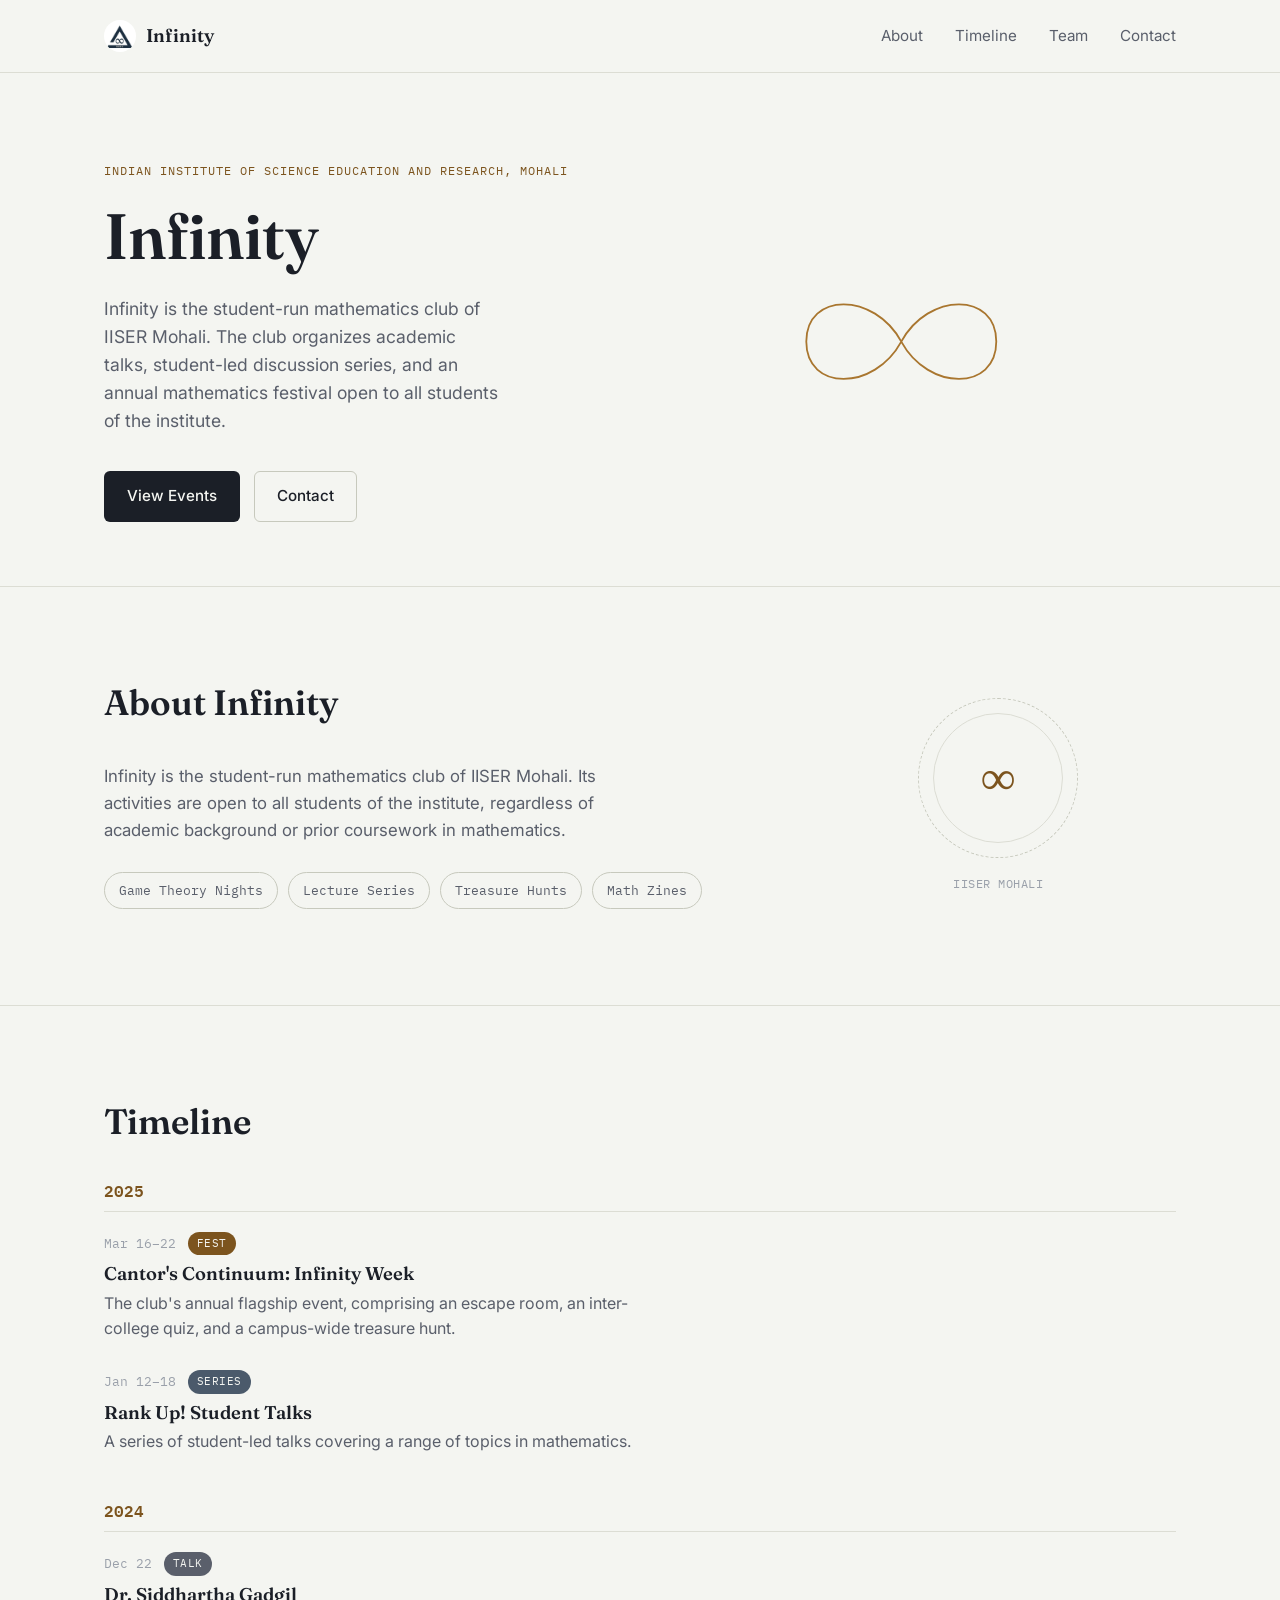
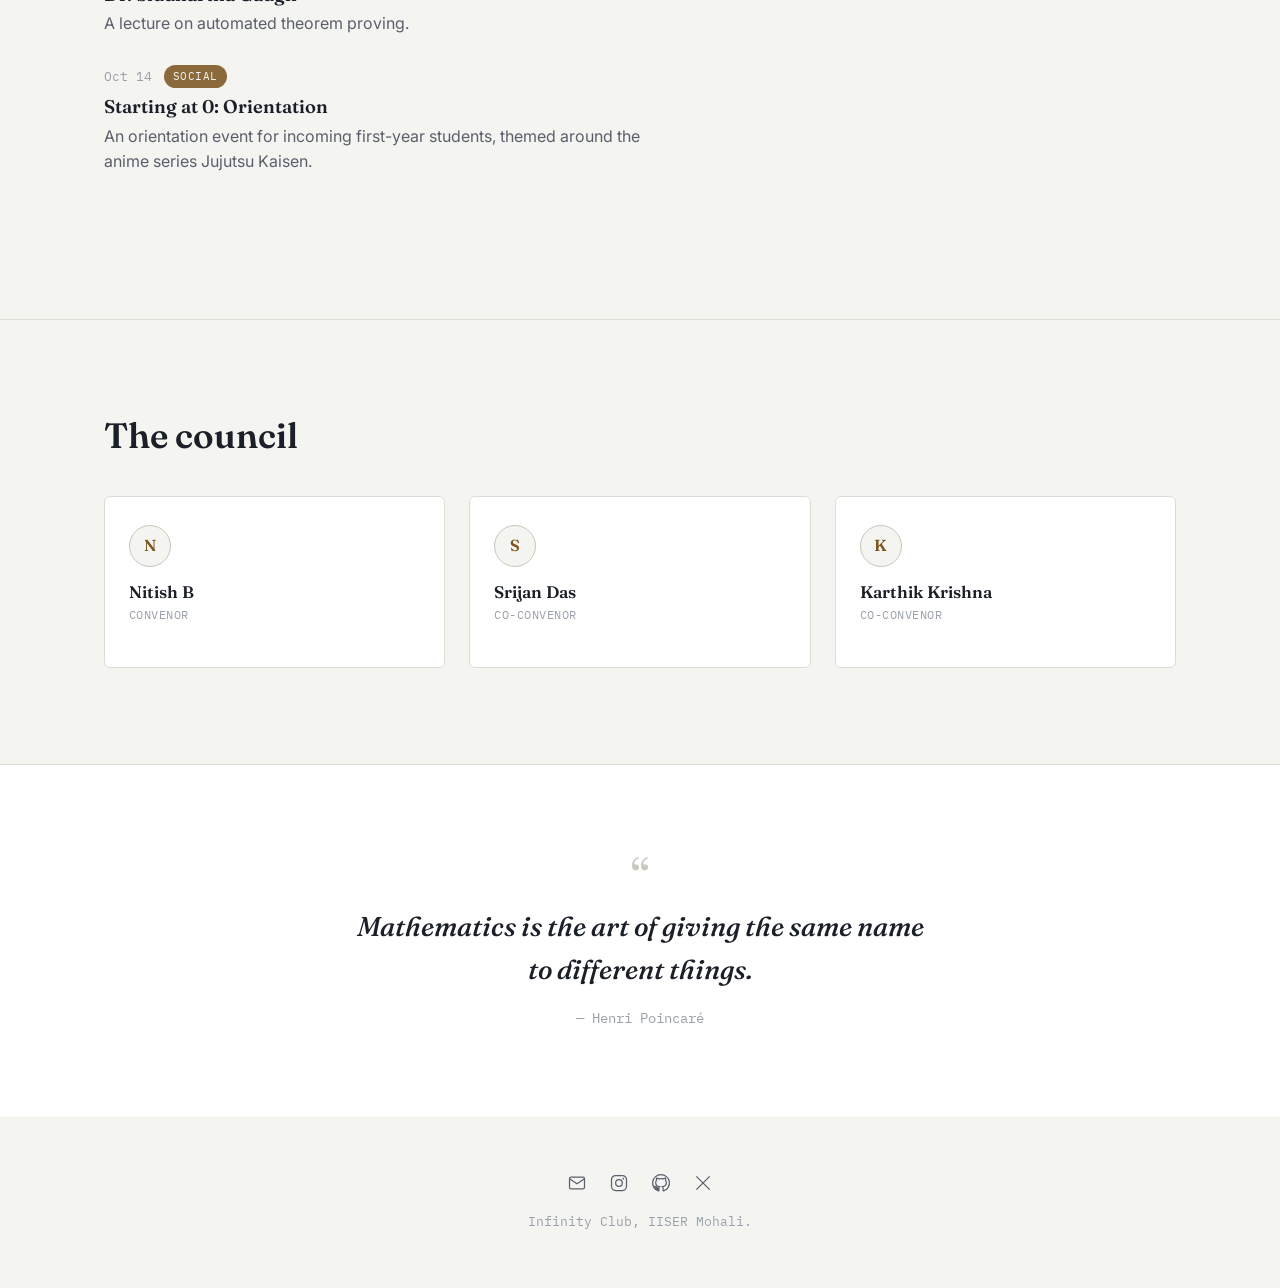
==== commit f6b896a2: "edited the written contents to be less clankeresque" ====
--- a/index.html
+++ b/index.html
@@ -6,11 +6,11 @@
 <meta name="theme-color" content="#F4F5F1">
 <meta name="color-scheme" content="light">
 <title>Infinity — Mathematics Club, IISER Mohali</title>
-<meta name="description" content="Infinity is the student-run mathematics club of IISER Mohali — talks, puzzles, problem-solving nights, and an annual math fest.">
+<meta name="description" content="Infinity is the student-run mathematics club of the Indian Institute of Science Education and Research, Mohali.">
 
 <!-- Open Graph -->
 <meta property="og:title" content="Infinity — Mathematics Club, IISER Mohali">
-<meta property="og:description" content="Talks, puzzles, problem-solving nights, and an annual math fest. The student-run mathematics club of IISER Mohali.">
+<meta property="og:description" content="The student-run mathematics club of the Indian Institute of Science Education and Research, Mohali.">
 <meta property="og:image" content="assets/logo.jpg">
 <meta property="og:type" content="website">
 
@@ -53,12 +53,12 @@
   <section class="hero">
     <div class="hero-inner">
       <div class="hero-copy reveal">
-        <p class="eyebrow">The mathematics club of IISER Mohali</p>
-        <h1 class="hero-title"><em>Infinity</em> is just getting started.</h1>
-        <p class="hero-desc">Talks, puzzles, and problem-solving nights — plus one fairly chaotic fest every spring. Open to anyone who's curious about numbers.</p>
+        <p class="eyebrow">Indian Institute of Science Education and Research, Mohali</p>
+        <h1 class="hero-title">Infinity</h1>
+        <p class="hero-desc">Infinity is the student-run mathematics club of IISER Mohali. The club organizes academic talks, student-led discussion series, and an annual mathematics festival open to all students of the institute.</p>
         <div class="hero-actions">
-          <a href="#events" class="btn btn-primary">See what's on</a>
-          <a href="#contact" class="btn btn-ghost">Get in touch</a>
+          <a href="#events" class="btn btn-primary">View Events</a>
+          <a href="#contact" class="btn btn-ghost">Contact</a>
         </div>
       </div>
       <div class="hero-graphic" aria-hidden="true">
@@ -74,13 +74,13 @@
   <section id="about" class="section">
     <div class="section-inner about-grid">
       <div class="about-copy reveal">
-        <h2>What we actually do</h2>
-        <p>Infinity is IISER Mohali's student-run mathematics club — a space for anyone who likes numbers, patterns, or a good puzzle. No prerequisites, no pop quizzes.</p>
+        <h2>About Infinity</h2>
+        <p>Infinity is the student-run mathematics club of IISER Mohali. Its activities are open to all students of the institute, regardless of academic background or prior coursework in mathematics.</p>
         <ul class="tag-list">
-          <li>Game theory nights</li>
-          <li>Lecture series</li>
-          <li>Treasure hunts</li>
-          <li>Math zines</li>
+          <li>Game Theory Nights</li>
+          <li>Lecture Series</li>
+          <li>Treasure Hunts</li>
+          <li>Math Zines</li>
         </ul>
       </div>
       <div class="about-visual reveal">
@@ -88,7 +88,7 @@
           <span class="seal-ring"></span>
           <span class="seal-glyph">∞</span>
         </div>
-        <p class="seal-caption">Student-run · IISER Mohali</p>
+        <p class="seal-caption">IISER Mohali</p>
       </div>
     </div>
   </section>
@@ -105,12 +105,12 @@
             <li class="timeline-item">
               <p class="t-meta"><span class="t-date">Mar 16–22</span><span class="t-tag t-fest">Fest</span></p>
               <h4>Cantor's Continuum: Infinity Week</h4>
-              <p>Our flagship fest — an escape room, a quiz, and a campus-wide treasure hunt.</p>
+              <p>The club's annual flagship event, comprising an escape room, an inter-college quiz, and a campus-wide treasure hunt.</p>
             </li>
             <li class="timeline-item">
               <p class="t-meta"><span class="t-date">Jan 12–18</span><span class="t-tag t-series">Series</span></p>
               <h4>Rank Up! Student Talks</h4>
-              <p>A week of student-led talks, each one on whatever the speaker is currently obsessed with.</p>
+              <p>A series of student-led talks covering a range of topics in mathematics.</p>
             </li>
           </ul>
         </div>
@@ -126,7 +126,7 @@
             <li class="timeline-item">
               <p class="t-meta"><span class="t-date">Oct 14</span><span class="t-tag t-social">Social</span></p>
               <h4>Starting at 0: Orientation</h4>
-              <p>A Jujutsu Kaisen–themed welcome for the incoming batch.</p>
+              <p>An orientation event for incoming first-year students, themed around the anime series Jujutsu Kaisen.</p>
             </li>
           </ul>
         </div>
@@ -143,19 +143,16 @@
           <span class="avatar">N</span>
           <h3>Nitish B</h3>
           <p class="role">Convenor</p>
-          <p class="bio">Keeping the club running while chasing primes.</p>
         </article>
         <article class="team-card">
           <span class="avatar">S</span>
           <h3>Srijan Das</h3>
           <p class="role">Co-Convenor</p>
-          <p class="bio">Managing the intersection of math and chaos.</p>
         </article>
         <article class="team-card">
           <span class="avatar">K</span>
           <h3>Karthik Krishna</h3>
           <p class="role">Co-Convenor</p>
-          <p class="bio">Glue edges, get a bottle. Topologist at heart.</p>
         </article>
       </div>
     </div>
@@ -167,7 +164,6 @@
       <p class="quote-mark" aria-hidden="true">“</p>
       <blockquote id="quote-text">Mathematics is the art of giving the same name to different things.</blockquote>
       <p class="quote-by" id="quote-by">— Henri Poincaré</p>
-      <button id="quote-next" class="quote-next" type="button">Another one →</button>
     </div>
   </section>
 
--- a/style.css
+++ b/style.css
@@ -262,12 +262,6 @@
   margin-bottom: 22px;
 }
 
-.hero-title em {
-  font-style: italic;
-  font-weight: 500;
-  color: var(--accent-deep);
-}
-
 .hero-desc {
   font-size: 1.1rem;
   color: var(--ink-soft);
@@ -487,11 +481,6 @@
   margin-bottom: 14px;
 }
 
-.bio {
-  color: var(--ink-soft);
-  font-size: 0.95rem;
-}
-
 /* ============================================
    Quote
    ============================================ */
@@ -520,30 +509,12 @@
   font-size: clamp(1.3rem, 2.6vw, 1.7rem);
   font-weight: 500;
   margin: 0 0 16px;
-  transition: opacity 0.25s var(--ease);
 }
 
 .quote-by {
   font-family: var(--font-mono);
   font-size: 0.85rem;
   color: var(--ink-faint);
-  margin-bottom: 28px;
-  transition: opacity 0.25s var(--ease);
-}
-
-.quote-next {
-  font-family: var(--font-mono);
-  font-size: 0.85rem;
-  color: var(--accent-deep);
-  border-bottom: 1px solid transparent;
-  transition: border-color 0.2s var(--ease);
-}
-.quote-next:hover {
-  border-color: var(--accent-deep);
-}
-
-.quote-fade {
-  opacity: 0;
 }
 
 /* ============================================
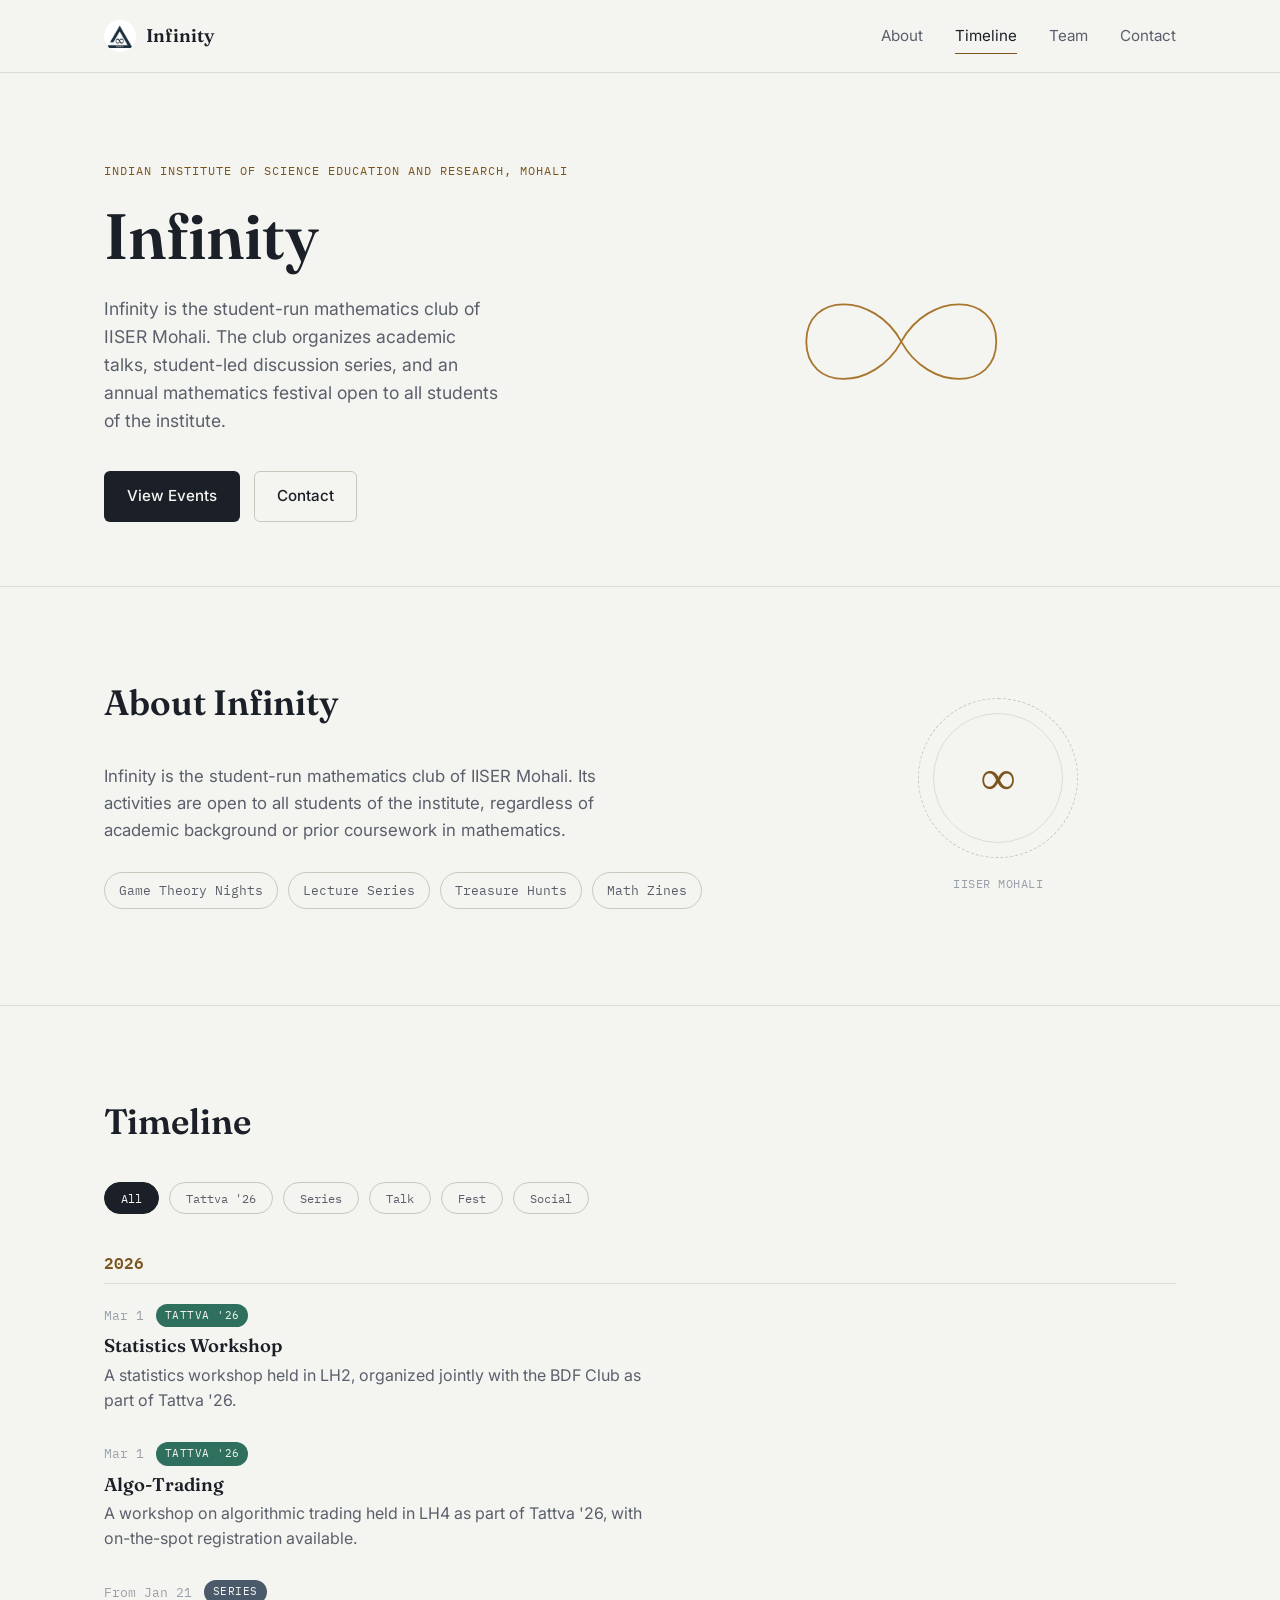
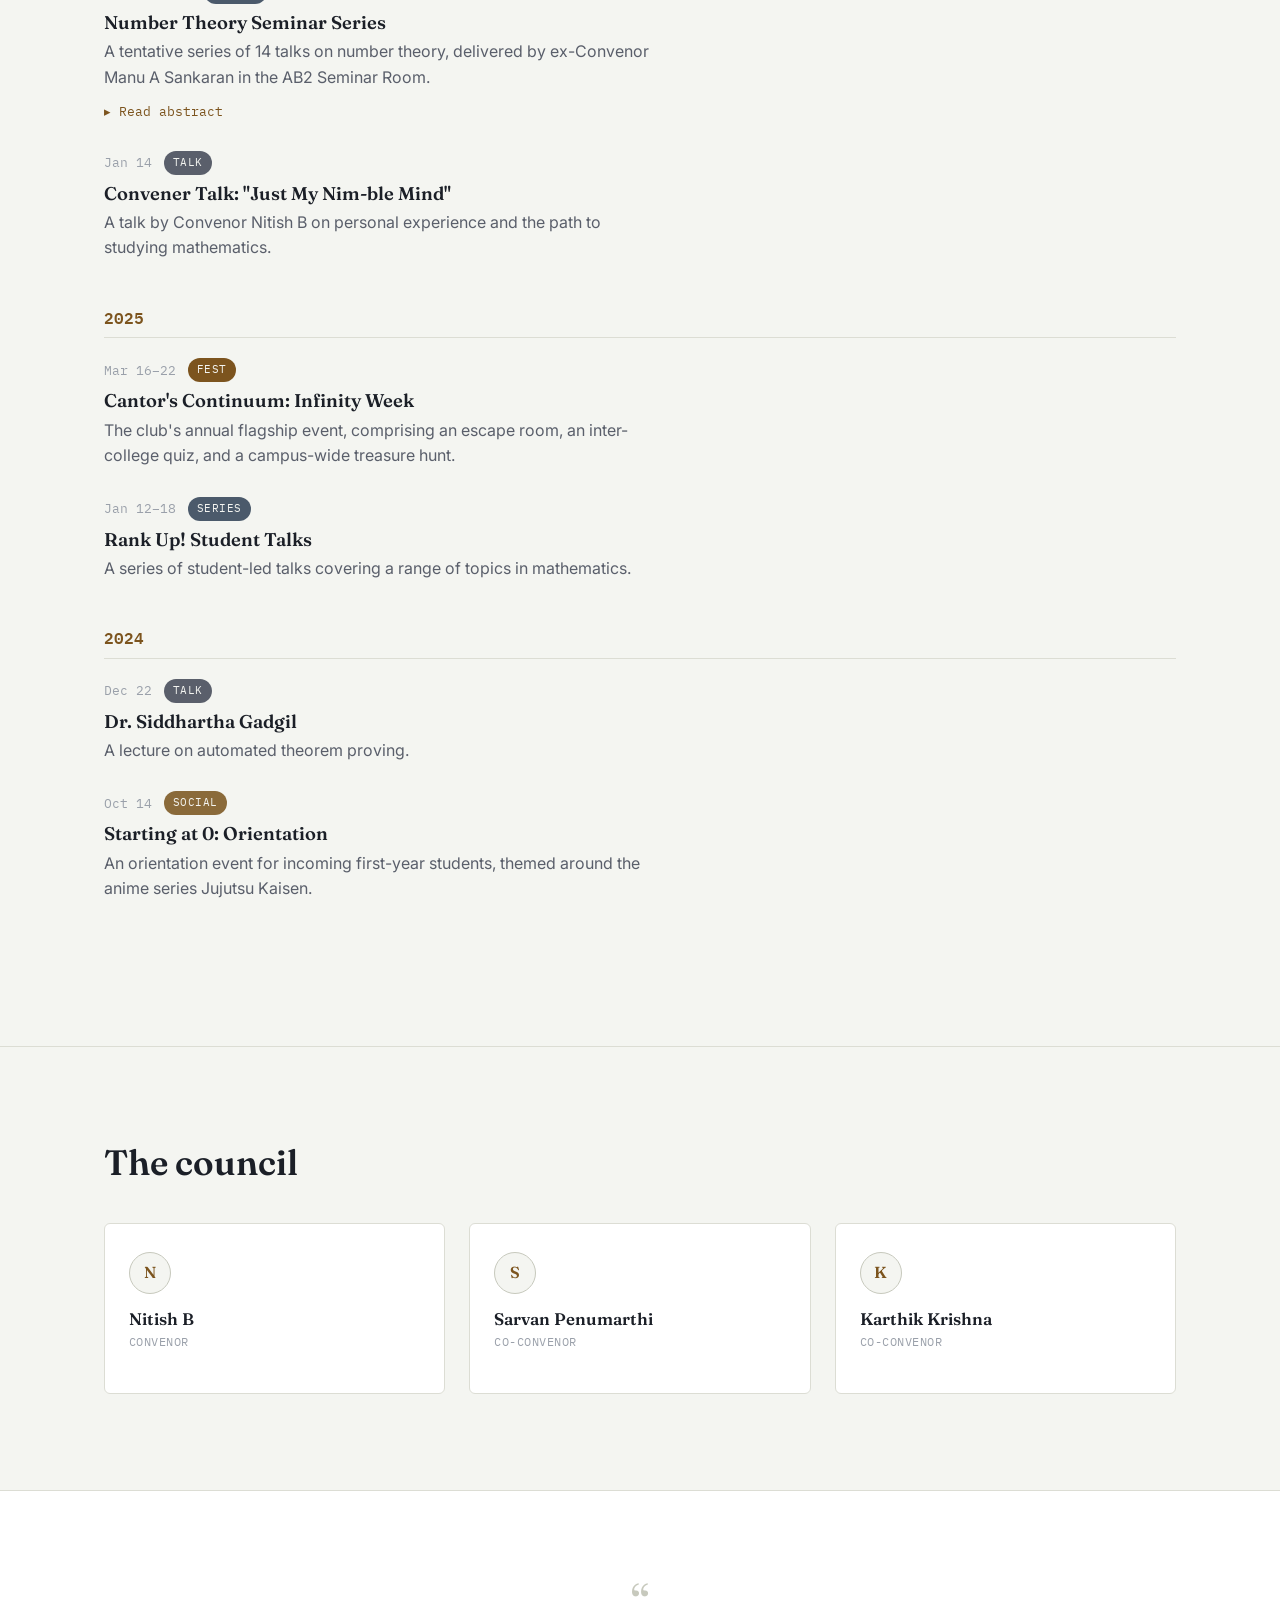
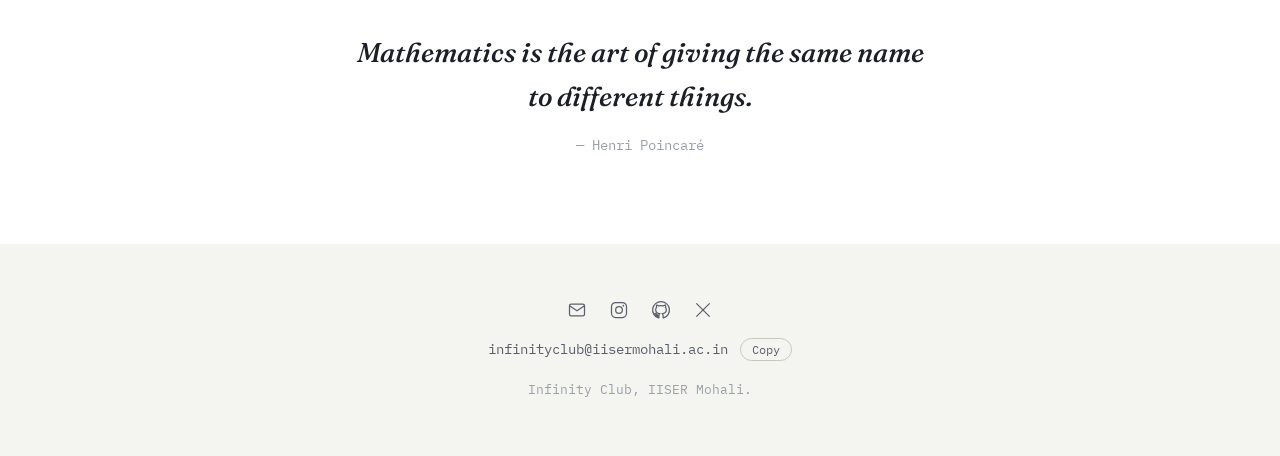
==== commit 8ca8abc4: "updated with recent events" ====
--- a/index.html
+++ b/index.html
@@ -98,16 +98,57 @@
     <div class="section-inner">
       <h2 class="reveal">Timeline</h2>
 
+      <div class="timeline-filters reveal" role="group" aria-label="Filter events by type">
+        <button type="button" class="filter-chip is-active" data-filter="all" aria-pressed="true">All</button>
+        <button type="button" class="filter-chip" data-filter="tattva" aria-pressed="false">Tattva '26</button>
+        <button type="button" class="filter-chip" data-filter="series" aria-pressed="false">Series</button>
+        <button type="button" class="filter-chip" data-filter="talk" aria-pressed="false">Talk</button>
+        <button type="button" class="filter-chip" data-filter="fest" aria-pressed="false">Fest</button>
+        <button type="button" class="filter-chip" data-filter="social" aria-pressed="false">Social</button>
+      </div>
+
       <div class="timeline">
+        <div class="timeline-group reveal">
+          <h3 class="timeline-year">2026</h3>
+          <ul class="timeline-list">
+            <li class="timeline-item" data-tag="tattva">
+              <p class="t-meta"><span class="t-date">Mar 1</span><span class="t-tag t-tattva">Tattva '26</span></p>
+              <h4>Statistics Workshop</h4>
+              <p>A statistics workshop held in LH2, organized jointly with the BDF Club as part of Tattva '26.</p>
+            </li>
+            <li class="timeline-item" data-tag="tattva">
+              <p class="t-meta"><span class="t-date">Mar 1</span><span class="t-tag t-tattva">Tattva '26</span></p>
+              <h4>Algo-Trading</h4>
+              <p>A workshop on algorithmic trading held in LH4 as part of Tattva '26, with on-the-spot registration available.</p>
+            </li>
+            <li class="timeline-item" data-tag="series">
+              <p class="t-meta"><span class="t-date">From Jan 21</span><span class="t-tag t-series">Series</span></p>
+              <h4>Number Theory Seminar Series</h4>
+              <p>A tentative series of 14 talks on number theory, delivered by ex-Convenor Manu A Sankaran in the AB2 Seminar Room.</p>
+              <details class="abstract">
+                <summary>Read abstract</summary>
+                <p>Historically, number theory has its origins in real-world problems — the measurement of right angles using integral lengths predates even Pythagoras. A natural generalization of these questions is the study of Diophantine equations: polynomial equations in several indeterminates for which solutions are sought in the integers, or more loosely, the rationals.</p>
+                <p>This historical development usually leads to algebraic number theory, where studying certain field extensions helps resolve such problems — for instance, the equation x³ + 1 = y² has finitely many solutions, a fact established via factorisation in a cyclotomic extension of the integers. The same foundations can address Diophantine equations in a different context: understanding their solutions modulo certain integers. The Chinese Remainder Theorem reduces this to prime power moduli, which in turn leads to an alternate number system with several non-standard but interesting properties.</p>
+                <p>This series addresses these systems, their properties, and their applications to problems in algebraic number theory.</p>
+              </details>
+            </li>
+            <li class="timeline-item" data-tag="talk">
+              <p class="t-meta"><span class="t-date">Jan 14</span><span class="t-tag t-talk">Talk</span></p>
+              <h4>Convener Talk: "Just My Nim-ble Mind"</h4>
+              <p>A talk by Convenor Nitish B on personal experience and the path to studying mathematics.</p>
+            </li>
+          </ul>
+        </div>
+
         <div class="timeline-group reveal">
           <h3 class="timeline-year">2025</h3>
           <ul class="timeline-list">
-            <li class="timeline-item">
+            <li class="timeline-item" data-tag="fest">
               <p class="t-meta"><span class="t-date">Mar 16–22</span><span class="t-tag t-fest">Fest</span></p>
               <h4>Cantor's Continuum: Infinity Week</h4>
               <p>The club's annual flagship event, comprising an escape room, an inter-college quiz, and a campus-wide treasure hunt.</p>
             </li>
-            <li class="timeline-item">
+            <li class="timeline-item" data-tag="series">
               <p class="t-meta"><span class="t-date">Jan 12–18</span><span class="t-tag t-series">Series</span></p>
               <h4>Rank Up! Student Talks</h4>
               <p>A series of student-led talks covering a range of topics in mathematics.</p>
@@ -118,12 +159,12 @@
         <div class="timeline-group reveal">
           <h3 class="timeline-year">2024</h3>
           <ul class="timeline-list">
-            <li class="timeline-item">
+            <li class="timeline-item" data-tag="talk">
               <p class="t-meta"><span class="t-date">Dec 22</span><span class="t-tag t-talk">Talk</span></p>
               <h4>Dr. Siddhartha Gadgil</h4>
               <p>A lecture on automated theorem proving.</p>
             </li>
-            <li class="timeline-item">
+            <li class="timeline-item" data-tag="social">
               <p class="t-meta"><span class="t-date">Oct 14</span><span class="t-tag t-social">Social</span></p>
               <h4>Starting at 0: Orientation</h4>
               <p>An orientation event for incoming first-year students, themed around the anime series Jujutsu Kaisen.</p>
@@ -146,7 +187,7 @@
         </article>
         <article class="team-card">
           <span class="avatar">S</span>
-          <h3>Srijan Das</h3>
+          <h3>Sarvan Penumarthi</h3>
           <p class="role">Co-Convenor</p>
         </article>
         <article class="team-card">
@@ -185,10 +226,18 @@
         <svg viewBox="0 0 24 24" fill="none" stroke="currentColor" stroke-width="1.5"><path d="M4 4l16 16M20 4 4 20"/></svg>
       </a>
     </div>
+    <p class="footer-email">
+      infinityclub@iisermohali.ac.in
+      <button type="button" class="copy-btn" data-copy="infinityclub@iisermohali.ac.in">Copy</button>
+    </p>
     <p class="footer-note">Infinity Club, IISER Mohali.</p>
   </div>
 </footer>
 
+<button id="back-to-top" class="back-to-top" type="button" aria-label="Back to top">
+  <svg viewBox="0 0 24 24" fill="none" stroke="currentColor" stroke-width="2" stroke-linecap="round" stroke-linejoin="round"><path d="M12 19V5M5 12l7-7 7 7"/></svg>
+</button>
+
 <script src="script.js"></script>
 </body>
 </html>
--- a/style.css
+++ b/style.css
@@ -170,6 +170,14 @@
   width: 100%;
 }
 
+.site-nav a.is-active {
+  color: var(--ink);
+}
+
+.site-nav a.is-active::after {
+  width: 100%;
+}
+
 .nav-toggle {
   display: none;
   flex-direction: column;
@@ -378,6 +386,81 @@
 }
 
 /* ============================================
+   Timeline filters
+   ============================================ */
+.timeline-filters {
+  display: flex;
+  flex-wrap: wrap;
+  gap: 10px;
+  margin-bottom: 40px;
+}
+
+.filter-chip {
+  font-family: var(--font-mono);
+  font-size: 0.78rem;
+  padding: 7px 16px;
+  border: 1px solid var(--line-strong);
+  border-radius: 999px;
+  color: var(--ink-soft);
+  background: transparent;
+  transition: background 0.2s var(--ease), color 0.2s var(--ease), border-color 0.2s var(--ease);
+}
+
+.filter-chip:hover {
+  border-color: var(--ink);
+  color: var(--ink);
+}
+
+.filter-chip.is-active {
+  background: var(--ink);
+  border-color: var(--ink);
+  color: var(--paper);
+}
+
+.timeline-item.is-hidden,
+.timeline-group.is-hidden {
+  display: none;
+}
+
+/* ============================================
+   Abstract disclosure
+   ============================================ */
+.abstract {
+  margin-top: 12px;
+}
+
+.abstract summary {
+  cursor: pointer;
+  font-family: var(--font-mono);
+  font-size: 0.8rem;
+  color: var(--accent-deep);
+  list-style: none;
+}
+
+.abstract summary::-webkit-details-marker {
+  display: none;
+}
+
+.abstract summary::before {
+  content: '▸ ';
+}
+
+.abstract[open] summary::before {
+  content: '▾ ';
+}
+
+.abstract p {
+  margin-top: 12px;
+  color: var(--ink-soft);
+  font-size: 0.92rem;
+  max-width: 62ch;
+}
+
+.abstract p + p {
+  margin-top: 10px;
+}
+
+/* ============================================
    Timeline
    ============================================ */
 .timeline-group {
@@ -435,6 +518,8 @@
 .t-tag.t-series { background: #4B5A6B; }
 .t-tag.t-talk { background: #5A5F6B; }
 .t-tag.t-social { background: #8A6A3A; }
+.t-tag.t-tattva { background: #2F6F5E; }
+.t-tag.t-workshop { background: #4F6B5A; }
 
 /* ============================================
    Team
@@ -550,10 +635,71 @@
   height: 100%;
 }
 
+.footer-email {
+  display: flex;
+  align-items: center;
+  gap: 12px;
+  font-family: var(--font-mono);
+  font-size: 0.85rem;
+  color: var(--ink-soft);
+}
+
+.copy-btn {
+  font-family: var(--font-mono);
+  font-size: 0.72rem;
+  padding: 3px 11px;
+  border: 1px solid var(--line-strong);
+  border-radius: 999px;
+  color: var(--ink-soft);
+  transition: border-color 0.2s var(--ease), color 0.2s var(--ease);
+}
+
+.copy-btn:hover {
+  border-color: var(--ink);
+  color: var(--ink);
+}
+
 .footer-note {
   font-family: var(--font-mono);
   font-size: 0.82rem;
   color: var(--ink-faint);
+}
+
+/* ============================================
+   Back to top
+   ============================================ */
+.back-to-top {
+  position: fixed;
+  right: 24px;
+  bottom: 24px;
+  width: 44px;
+  height: 44px;
+  border-radius: 50%;
+  background: var(--ink);
+  color: var(--paper);
+  display: flex;
+  align-items: center;
+  justify-content: center;
+  opacity: 0;
+  transform: translateY(8px);
+  pointer-events: none;
+  transition: opacity 0.25s var(--ease), transform 0.25s var(--ease), background 0.2s var(--ease);
+  z-index: 60;
+}
+
+.back-to-top svg {
+  width: 18px;
+  height: 18px;
+}
+
+.back-to-top.is-visible {
+  opacity: 1;
+  transform: none;
+  pointer-events: auto;
+}
+
+.back-to-top:hover {
+  background: var(--accent-deep);
 }
 
 /* ============================================
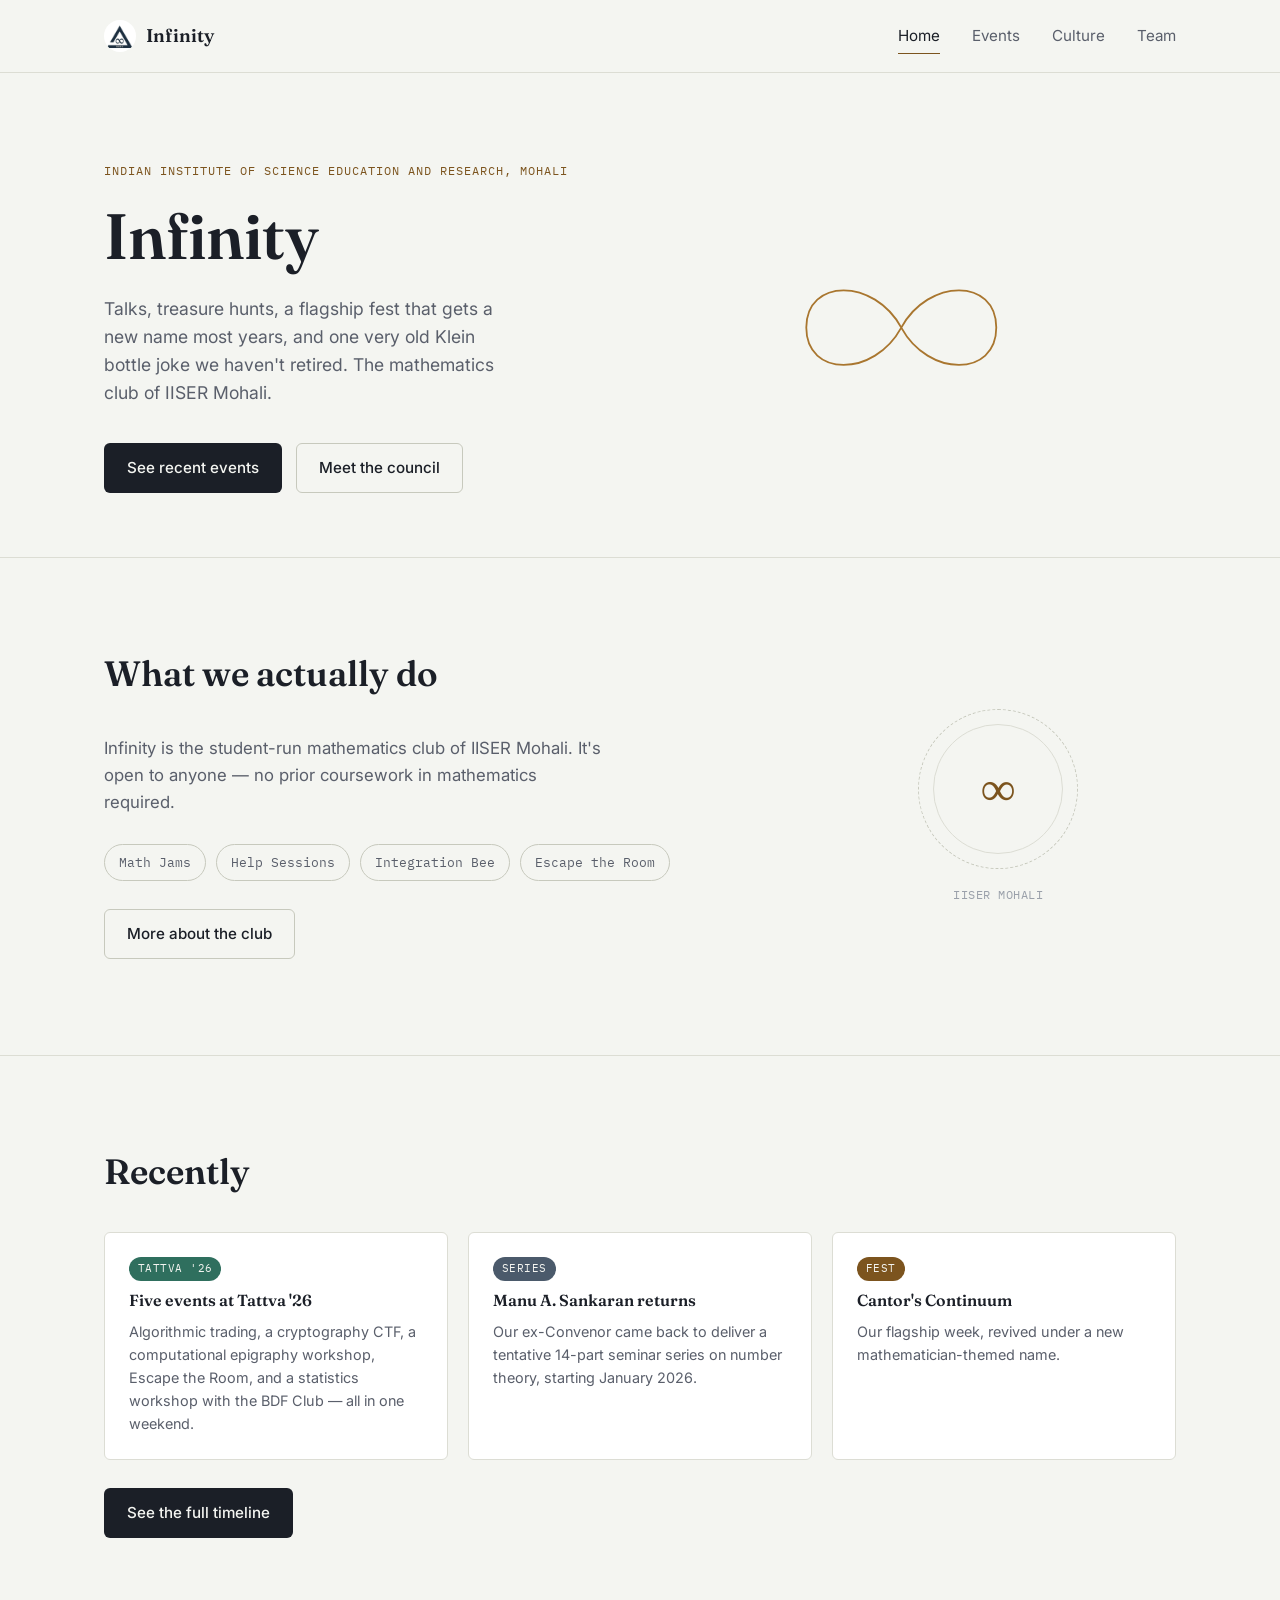
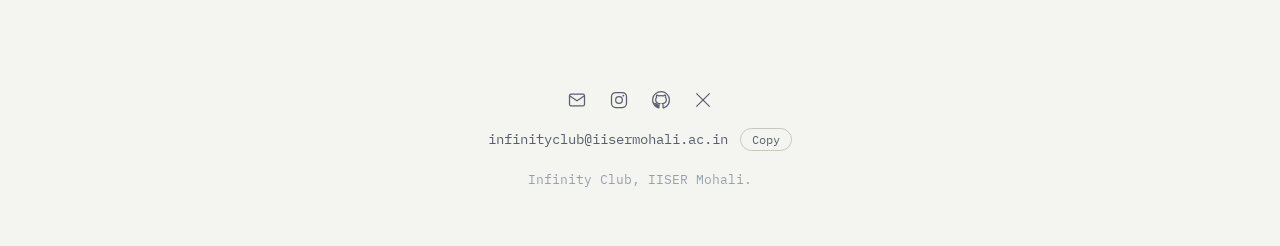
==== commit 7e3e798c: "updated fucked up data" ====
--- a/index.html
+++ b/index.html
@@ -8,7 +8,6 @@
 <title>Infinity — Mathematics Club, IISER Mohali</title>
 <meta name="description" content="Infinity is the student-run mathematics club of the Indian Institute of Science Education and Research, Mohali.">
 
-<!-- Open Graph -->
 <meta property="og:title" content="Infinity — Mathematics Club, IISER Mohali">
 <meta property="og:description" content="The student-run mathematics club of the Indian Institute of Science Education and Research, Mohali.">
 <meta property="og:image" content="assets/logo.jpg">
@@ -16,7 +15,6 @@
 
 <link rel="icon" href="assets/logo.jpg">
 
-<!-- Fonts -->
 <link rel="preconnect" href="https://fonts.googleapis.com">
 <link rel="preconnect" href="https://fonts.gstatic.com" crossorigin>
 <link href="https://fonts.googleapis.com/css2?family=Fraunces:ital,wght@0,500;0,600;0,700;1,500;1,600&family=Inter:wght@400;500;600&family=IBM+Plex+Mono:wght@400;500&display=swap" rel="stylesheet">
@@ -27,9 +25,9 @@
 
 <a class="skip-link" href="#main">Skip to content</a>
 
-<header class="site-header" id="home">
+<header class="site-header">
   <div class="header-inner">
-    <a href="#home" class="brand">
+    <a href="index.html" class="brand">
       <img src="assets/logo.jpg" alt="" class="brand-mark" width="32" height="32">
       <span class="brand-name">Infinity</span>
     </a>
@@ -39,10 +37,10 @@
     </button>
 
     <nav class="site-nav" id="nav-menu">
-      <a href="#about">About</a>
-      <a href="#events">Timeline</a>
-      <a href="#team">Team</a>
-      <a href="#contact">Contact</a>
+      <a href="index.html" class="is-active">Home</a>
+      <a href="events.html">Events</a>
+      <a href="culture.html">Culture</a>
+      <a href="team.html">Team</a>
     </nav>
   </div>
 </header>
@@ -55,10 +53,10 @@
       <div class="hero-copy reveal">
         <p class="eyebrow">Indian Institute of Science Education and Research, Mohali</p>
         <h1 class="hero-title">Infinity</h1>
-        <p class="hero-desc">Infinity is the student-run mathematics club of IISER Mohali. The club organizes academic talks, student-led discussion series, and an annual mathematics festival open to all students of the institute.</p>
+        <p class="hero-desc">Talks, treasure hunts, a flagship fest that gets a new name most years, and one very old Klein bottle joke we haven't retired. The mathematics club of IISER Mohali.</p>
         <div class="hero-actions">
-          <a href="#events" class="btn btn-primary">View Events</a>
-          <a href="#contact" class="btn btn-ghost">Contact</a>
+          <a href="events.html" class="btn btn-primary">See recent events</a>
+          <a href="team.html" class="btn btn-ghost">Meet the council</a>
         </div>
       </div>
       <div class="hero-graphic" aria-hidden="true">
@@ -71,17 +69,20 @@
   </section>
 
   <!-- About -->
-  <section id="about" class="section">
+  <section class="section">
     <div class="section-inner about-grid">
       <div class="about-copy reveal">
-        <h2>About Infinity</h2>
-        <p>Infinity is the student-run mathematics club of IISER Mohali. Its activities are open to all students of the institute, regardless of academic background or prior coursework in mathematics.</p>
+        <h2>What we actually do</h2>
+        <p>Infinity is the student-run mathematics club of IISER Mohali. It's open to anyone — no prior coursework in mathematics required.</p>
         <ul class="tag-list">
-          <li>Game Theory Nights</li>
-          <li>Lecture Series</li>
-          <li>Treasure Hunts</li>
-          <li>Math Zines</li>
+          <li>Math Jams</li>
+          <li>Help Sessions</li>
+          <li>Integration Bee</li>
+          <li>Escape the Room</li>
         </ul>
+        <div class="cta-row">
+          <a href="culture.html" class="btn btn-ghost">More about the club</a>
+        </div>
       </div>
       <div class="about-visual reveal">
         <div class="seal" aria-hidden="true">
@@ -93,118 +94,30 @@
     </div>
   </section>
 
-  <!-- Timeline -->
-  <section id="events" class="section">
+  <!-- Recently -->
+  <section class="section">
     <div class="section-inner">
-      <h2 class="reveal">Timeline</h2>
-
-      <div class="timeline-filters reveal" role="group" aria-label="Filter events by type">
-        <button type="button" class="filter-chip is-active" data-filter="all" aria-pressed="true">All</button>
-        <button type="button" class="filter-chip" data-filter="tattva" aria-pressed="false">Tattva '26</button>
-        <button type="button" class="filter-chip" data-filter="series" aria-pressed="false">Series</button>
-        <button type="button" class="filter-chip" data-filter="talk" aria-pressed="false">Talk</button>
-        <button type="button" class="filter-chip" data-filter="fest" aria-pressed="false">Fest</button>
-        <button type="button" class="filter-chip" data-filter="social" aria-pressed="false">Social</button>
-      </div>
-
-      <div class="timeline">
-        <div class="timeline-group reveal">
-          <h3 class="timeline-year">2026</h3>
-          <ul class="timeline-list">
-            <li class="timeline-item" data-tag="tattva">
-              <p class="t-meta"><span class="t-date">Mar 1</span><span class="t-tag t-tattva">Tattva '26</span></p>
-              <h4>Statistics Workshop</h4>
-              <p>A statistics workshop held in LH2, organized jointly with the BDF Club as part of Tattva '26.</p>
-            </li>
-            <li class="timeline-item" data-tag="tattva">
-              <p class="t-meta"><span class="t-date">Mar 1</span><span class="t-tag t-tattva">Tattva '26</span></p>
-              <h4>Algo-Trading</h4>
-              <p>A workshop on algorithmic trading held in LH4 as part of Tattva '26, with on-the-spot registration available.</p>
-            </li>
-            <li class="timeline-item" data-tag="series">
-              <p class="t-meta"><span class="t-date">From Jan 21</span><span class="t-tag t-series">Series</span></p>
-              <h4>Number Theory Seminar Series</h4>
-              <p>A tentative series of 14 talks on number theory, delivered by ex-Convenor Manu A Sankaran in the AB2 Seminar Room.</p>
-              <details class="abstract">
-                <summary>Read abstract</summary>
-                <p>Historically, number theory has its origins in real-world problems — the measurement of right angles using integral lengths predates even Pythagoras. A natural generalization of these questions is the study of Diophantine equations: polynomial equations in several indeterminates for which solutions are sought in the integers, or more loosely, the rationals.</p>
-                <p>This historical development usually leads to algebraic number theory, where studying certain field extensions helps resolve such problems — for instance, the equation x³ + 1 = y² has finitely many solutions, a fact established via factorisation in a cyclotomic extension of the integers. The same foundations can address Diophantine equations in a different context: understanding their solutions modulo certain integers. The Chinese Remainder Theorem reduces this to prime power moduli, which in turn leads to an alternate number system with several non-standard but interesting properties.</p>
-                <p>This series addresses these systems, their properties, and their applications to problems in algebraic number theory.</p>
-              </details>
-            </li>
-            <li class="timeline-item" data-tag="talk">
-              <p class="t-meta"><span class="t-date">Jan 14</span><span class="t-tag t-talk">Talk</span></p>
-              <h4>Convener Talk: "Just My Nim-ble Mind"</h4>
-              <p>A talk by Convenor Nitish B on personal experience and the path to studying mathematics.</p>
-            </li>
-          </ul>
+      <h2 class="reveal">Recently</h2>
+      <div class="mini-grid reveal">
+        <div class="mini-card">
+          <span class="t-tag t-tattva">Tattva '26</span>
+          <h3>Five events at Tattva '26</h3>
+          <p>Algorithmic trading, a cryptography CTF, a computational epigraphy workshop, Escape the Room, and a statistics workshop with the BDF Club — all in one weekend.</p>
         </div>
-
-        <div class="timeline-group reveal">
-          <h3 class="timeline-year">2025</h3>
-          <ul class="timeline-list">
-            <li class="timeline-item" data-tag="fest">
-              <p class="t-meta"><span class="t-date">Mar 16–22</span><span class="t-tag t-fest">Fest</span></p>
-              <h4>Cantor's Continuum: Infinity Week</h4>
-              <p>The club's annual flagship event, comprising an escape room, an inter-college quiz, and a campus-wide treasure hunt.</p>
-            </li>
-            <li class="timeline-item" data-tag="series">
-              <p class="t-meta"><span class="t-date">Jan 12–18</span><span class="t-tag t-series">Series</span></p>
-              <h4>Rank Up! Student Talks</h4>
-              <p>A series of student-led talks covering a range of topics in mathematics.</p>
-            </li>
-          </ul>
+        <div class="mini-card">
+          <span class="t-tag t-series">Series</span>
+          <h3>Manu A. Sankaran returns</h3>
+          <p>Our ex-Convenor came back to deliver a tentative 14-part seminar series on number theory, starting January 2026.</p>
         </div>
-
-        <div class="timeline-group reveal">
-          <h3 class="timeline-year">2024</h3>
-          <ul class="timeline-list">
-            <li class="timeline-item" data-tag="talk">
-              <p class="t-meta"><span class="t-date">Dec 22</span><span class="t-tag t-talk">Talk</span></p>
-              <h4>Dr. Siddhartha Gadgil</h4>
-              <p>A lecture on automated theorem proving.</p>
-            </li>
-            <li class="timeline-item" data-tag="social">
-              <p class="t-meta"><span class="t-date">Oct 14</span><span class="t-tag t-social">Social</span></p>
-              <h4>Starting at 0: Orientation</h4>
-              <p>An orientation event for incoming first-year students, themed around the anime series Jujutsu Kaisen.</p>
-            </li>
-          </ul>
+        <div class="mini-card">
+          <span class="t-tag t-fest">Fest</span>
+          <h3>Cantor's Continuum</h3>
+          <p>Our flagship week, revived under a new mathematician-themed name.</p>
         </div>
       </div>
-    </div>
-  </section>
-
-  <!-- Team -->
-  <section id="team" class="section">
-    <div class="section-inner">
-      <h2 class="reveal">The council</h2>
-      <div class="team-grid reveal">
-        <article class="team-card">
-          <span class="avatar">N</span>
-          <h3>Nitish B</h3>
-          <p class="role">Convenor</p>
-        </article>
-        <article class="team-card">
-          <span class="avatar">S</span>
-          <h3>Sarvan Penumarthi</h3>
-          <p class="role">Co-Convenor</p>
-        </article>
-        <article class="team-card">
-          <span class="avatar">K</span>
-          <h3>Karthik Krishna</h3>
-          <p class="role">Co-Convenor</p>
-        </article>
+      <div class="cta-row">
+        <a href="events.html" class="btn btn-primary">See the full timeline</a>
       </div>
-    </div>
-  </section>
-
-  <!-- Quote -->
-  <section class="quote-section reveal">
-    <div class="section-inner quote-inner">
-      <p class="quote-mark" aria-hidden="true">“</p>
-      <blockquote id="quote-text">Mathematics is the art of giving the same name to different things.</blockquote>
-      <p class="quote-by" id="quote-by">— Henri Poincaré</p>
     </div>
   </section>
 
--- a/style.css
+++ b/style.css
@@ -102,6 +102,12 @@
   margin-bottom: 40px;
 }
 
+.section-lead {
+  color: var(--ink-soft);
+  max-width: 60ch;
+  margin: -16px 0 24px;
+}
+
 /* ============================================
    Header / nav
    ============================================ */
@@ -460,6 +466,15 @@
   margin-top: 10px;
 }
 
+.abstract .timeline-list {
+  margin-top: 14px;
+  gap: 18px;
+}
+
+.abstract .timeline-item h4 {
+  font-size: 0.98rem;
+}
+
 /* ============================================
    Timeline
    ============================================ */
@@ -520,6 +535,63 @@
 .t-tag.t-social { background: #8A6A3A; }
 .t-tag.t-tattva { background: #2F6F5E; }
 .t-tag.t-workshop { background: #4F6B5A; }
+.t-tag.t-competition { background: #6B4F8A; }
+.t-tag.t-outreach { background: #3D6B8A; }
+
+/* ============================================
+   Page header (non-home pages)
+   ============================================ */
+.page-header {
+  padding: 64px 0 48px;
+  border-bottom: 1px solid var(--line);
+}
+
+.page-header h1 {
+  font-size: clamp(2rem, 4vw, 3rem);
+  margin-bottom: 14px;
+}
+
+.page-header p {
+  color: var(--ink-soft);
+  font-size: 1.05rem;
+  max-width: 60ch;
+}
+
+/* ============================================
+   Mini cards (home page highlights)
+   ============================================ */
+.mini-grid {
+  display: grid;
+  grid-template-columns: repeat(3, 1fr);
+  gap: 20px;
+}
+
+.mini-card {
+  background: var(--paper-raised);
+  border: 1px solid var(--line);
+  border-radius: var(--radius);
+  padding: 24px;
+  display: flex;
+  flex-direction: column;
+  gap: 10px;
+}
+
+.mini-card h3 {
+  font-size: 1rem;
+}
+
+.mini-card p {
+  color: var(--ink-soft);
+  font-size: 0.9rem;
+}
+
+.mini-card .t-tag {
+  align-self: flex-start;
+}
+
+.cta-row {
+  margin-top: 28px;
+}
 
 /* ============================================
    Team
@@ -566,6 +638,11 @@
   margin-bottom: 14px;
 }
 
+.team-card p:not(.role) {
+  color: var(--ink-soft);
+  font-size: 0.92rem;
+}
+
 /* ============================================
    Quote
    ============================================ */
@@ -742,6 +819,9 @@
   }
   .about-visual { order: -1; }
   .team-grid {
+    grid-template-columns: 1fr;
+  }
+  .mini-grid {
     grid-template-columns: 1fr;
   }
 }
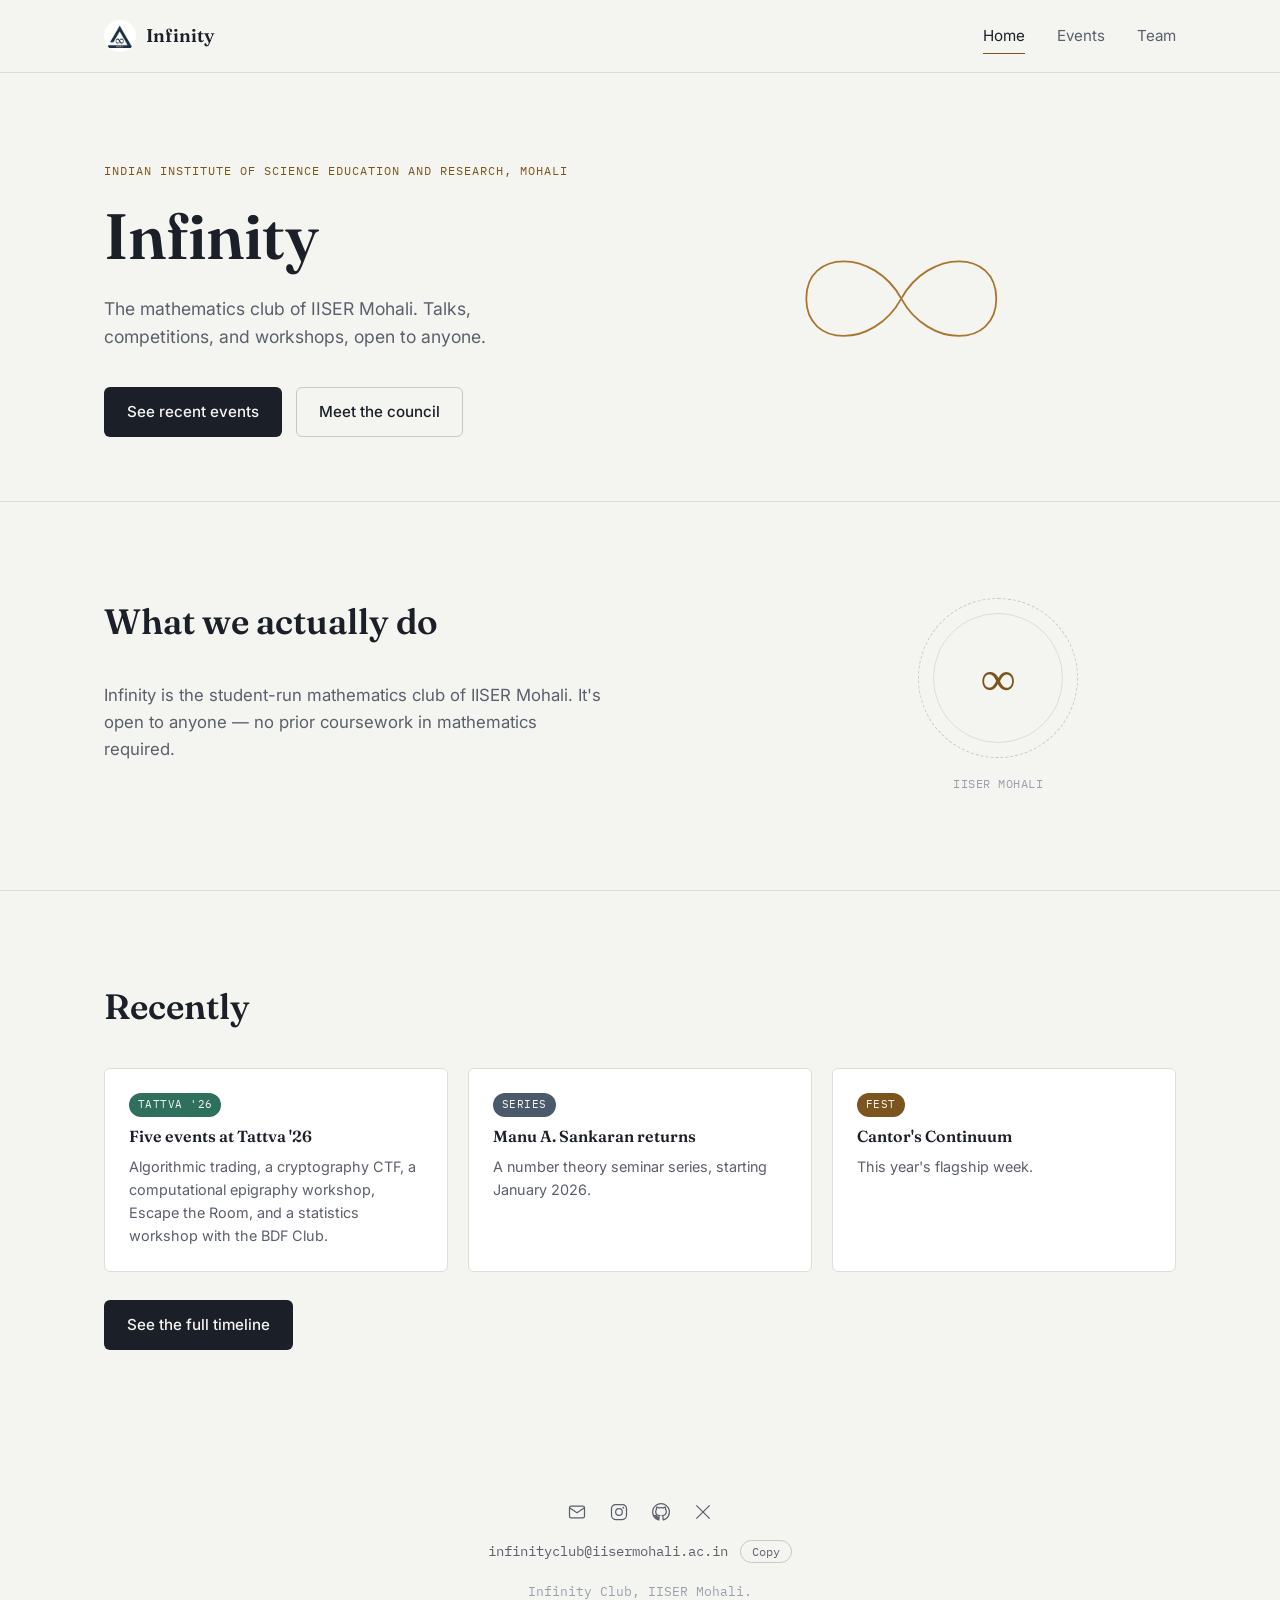
==== commit 08a1e65f: "updated clanker shit" ====
--- a/index.html
+++ b/index.html
@@ -39,7 +39,6 @@
     <nav class="site-nav" id="nav-menu">
       <a href="index.html" class="is-active">Home</a>
       <a href="events.html">Events</a>
-      <a href="culture.html">Culture</a>
       <a href="team.html">Team</a>
     </nav>
   </div>
@@ -53,7 +52,7 @@
       <div class="hero-copy reveal">
         <p class="eyebrow">Indian Institute of Science Education and Research, Mohali</p>
         <h1 class="hero-title">Infinity</h1>
-        <p class="hero-desc">Talks, treasure hunts, a flagship fest that gets a new name most years, and one very old Klein bottle joke we haven't retired. The mathematics club of IISER Mohali.</p>
+        <p class="hero-desc">The mathematics club of IISER Mohali. Talks, competitions, and workshops, open to anyone.</p>
         <div class="hero-actions">
           <a href="events.html" class="btn btn-primary">See recent events</a>
           <a href="team.html" class="btn btn-ghost">Meet the council</a>
@@ -74,15 +73,6 @@
       <div class="about-copy reveal">
         <h2>What we actually do</h2>
         <p>Infinity is the student-run mathematics club of IISER Mohali. It's open to anyone — no prior coursework in mathematics required.</p>
-        <ul class="tag-list">
-          <li>Math Jams</li>
-          <li>Help Sessions</li>
-          <li>Integration Bee</li>
-          <li>Escape the Room</li>
-        </ul>
-        <div class="cta-row">
-          <a href="culture.html" class="btn btn-ghost">More about the club</a>
-        </div>
       </div>
       <div class="about-visual reveal">
         <div class="seal" aria-hidden="true">
@@ -102,17 +92,17 @@
         <div class="mini-card">
           <span class="t-tag t-tattva">Tattva '26</span>
           <h3>Five events at Tattva '26</h3>
-          <p>Algorithmic trading, a cryptography CTF, a computational epigraphy workshop, Escape the Room, and a statistics workshop with the BDF Club — all in one weekend.</p>
+          <p>Algorithmic trading, a cryptography CTF, a computational epigraphy workshop, Escape the Room, and a statistics workshop with the BDF Club.</p>
         </div>
         <div class="mini-card">
           <span class="t-tag t-series">Series</span>
           <h3>Manu A. Sankaran returns</h3>
-          <p>Our ex-Convenor came back to deliver a tentative 14-part seminar series on number theory, starting January 2026.</p>
+          <p>A number theory seminar series, starting January 2026.</p>
         </div>
         <div class="mini-card">
           <span class="t-tag t-fest">Fest</span>
           <h3>Cantor's Continuum</h3>
-          <p>Our flagship week, revived under a new mathematician-themed name.</p>
+          <p>This year's flagship week.</p>
         </div>
       </div>
       <div class="cta-row">
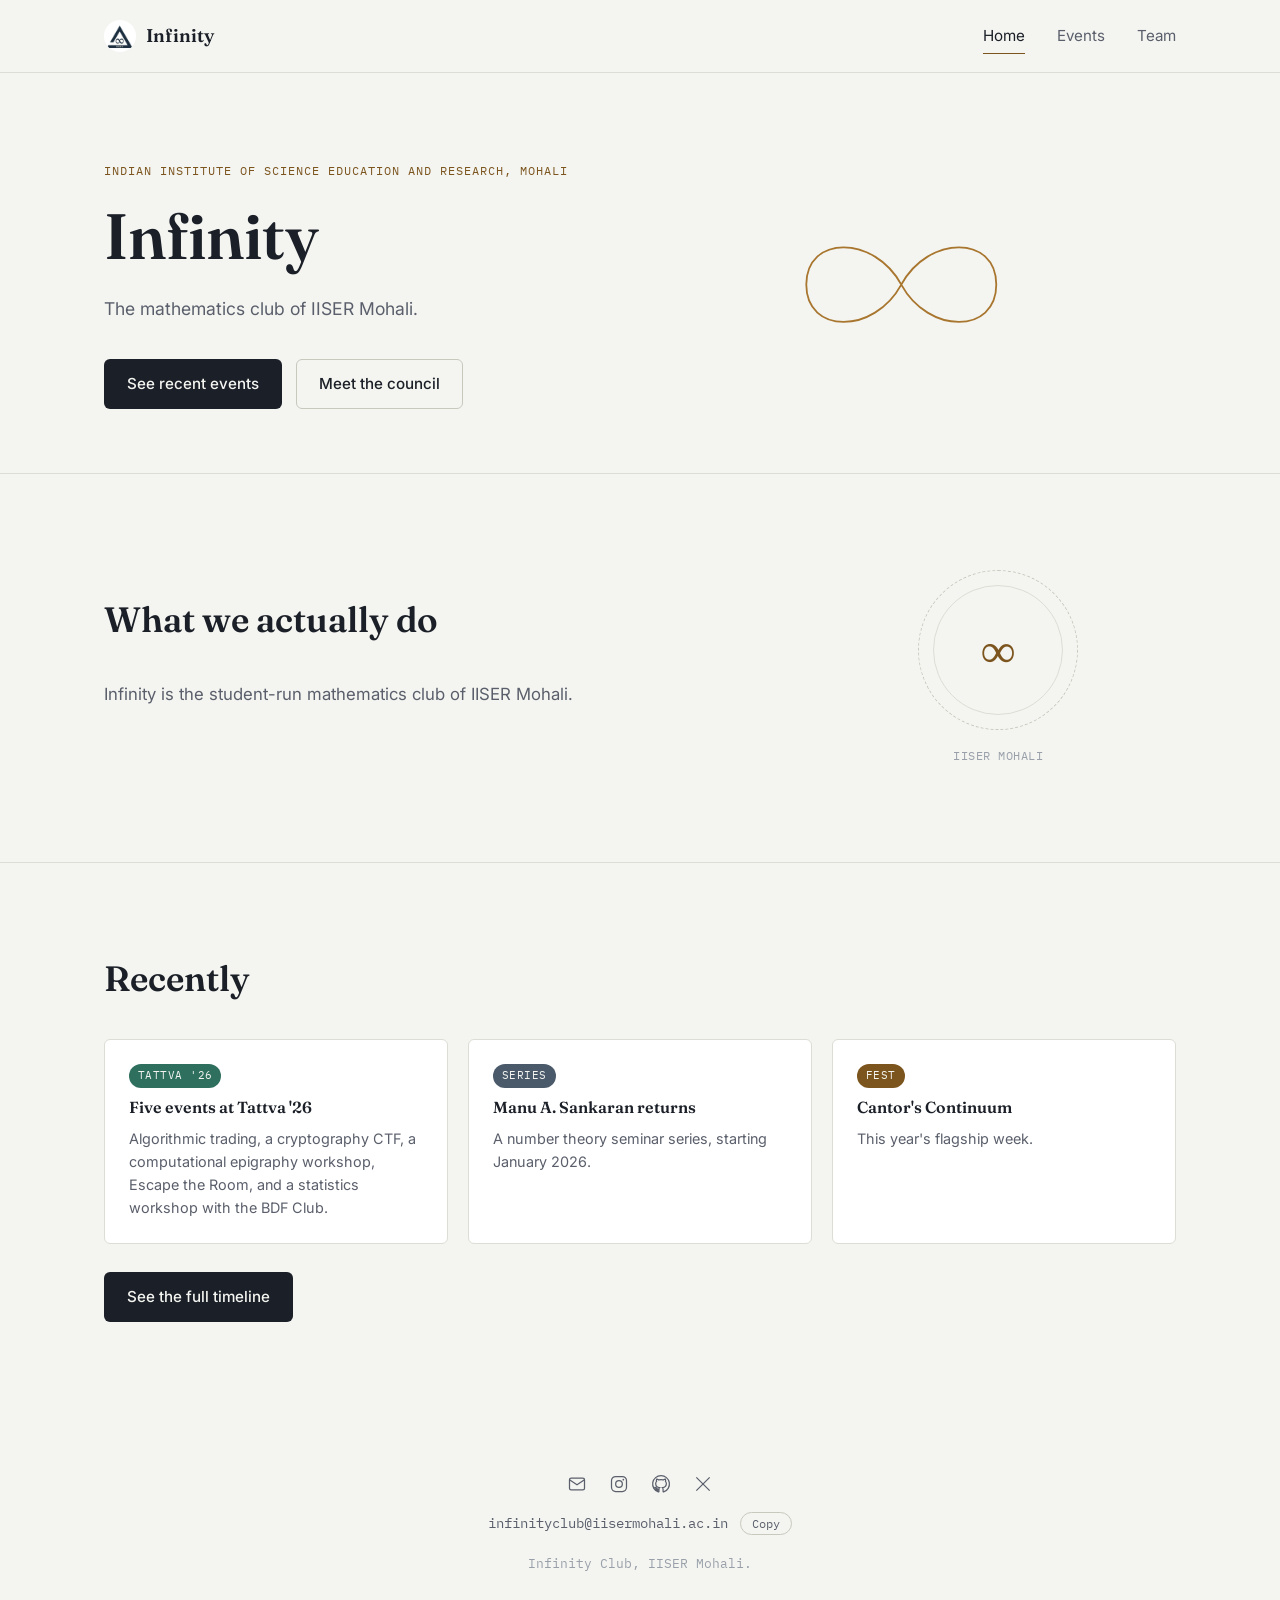
==== commit f96916a8: "fixed event details" ====
--- a/index.html
+++ b/index.html
@@ -52,7 +52,7 @@
       <div class="hero-copy reveal">
         <p class="eyebrow">Indian Institute of Science Education and Research, Mohali</p>
         <h1 class="hero-title">Infinity</h1>
-        <p class="hero-desc">The mathematics club of IISER Mohali. Talks, competitions, and workshops, open to anyone.</p>
+        <p class="hero-desc">The mathematics club of IISER Mohali.</p>
         <div class="hero-actions">
           <a href="events.html" class="btn btn-primary">See recent events</a>
           <a href="team.html" class="btn btn-ghost">Meet the council</a>
@@ -72,7 +72,7 @@
     <div class="section-inner about-grid">
       <div class="about-copy reveal">
         <h2>What we actually do</h2>
-        <p>Infinity is the student-run mathematics club of IISER Mohali. It's open to anyone — no prior coursework in mathematics required.</p>
+        <p>Infinity is the student-run mathematics club of IISER Mohali.</p>
       </div>
       <div class="about-visual reveal">
         <div class="seal" aria-hidden="true">
